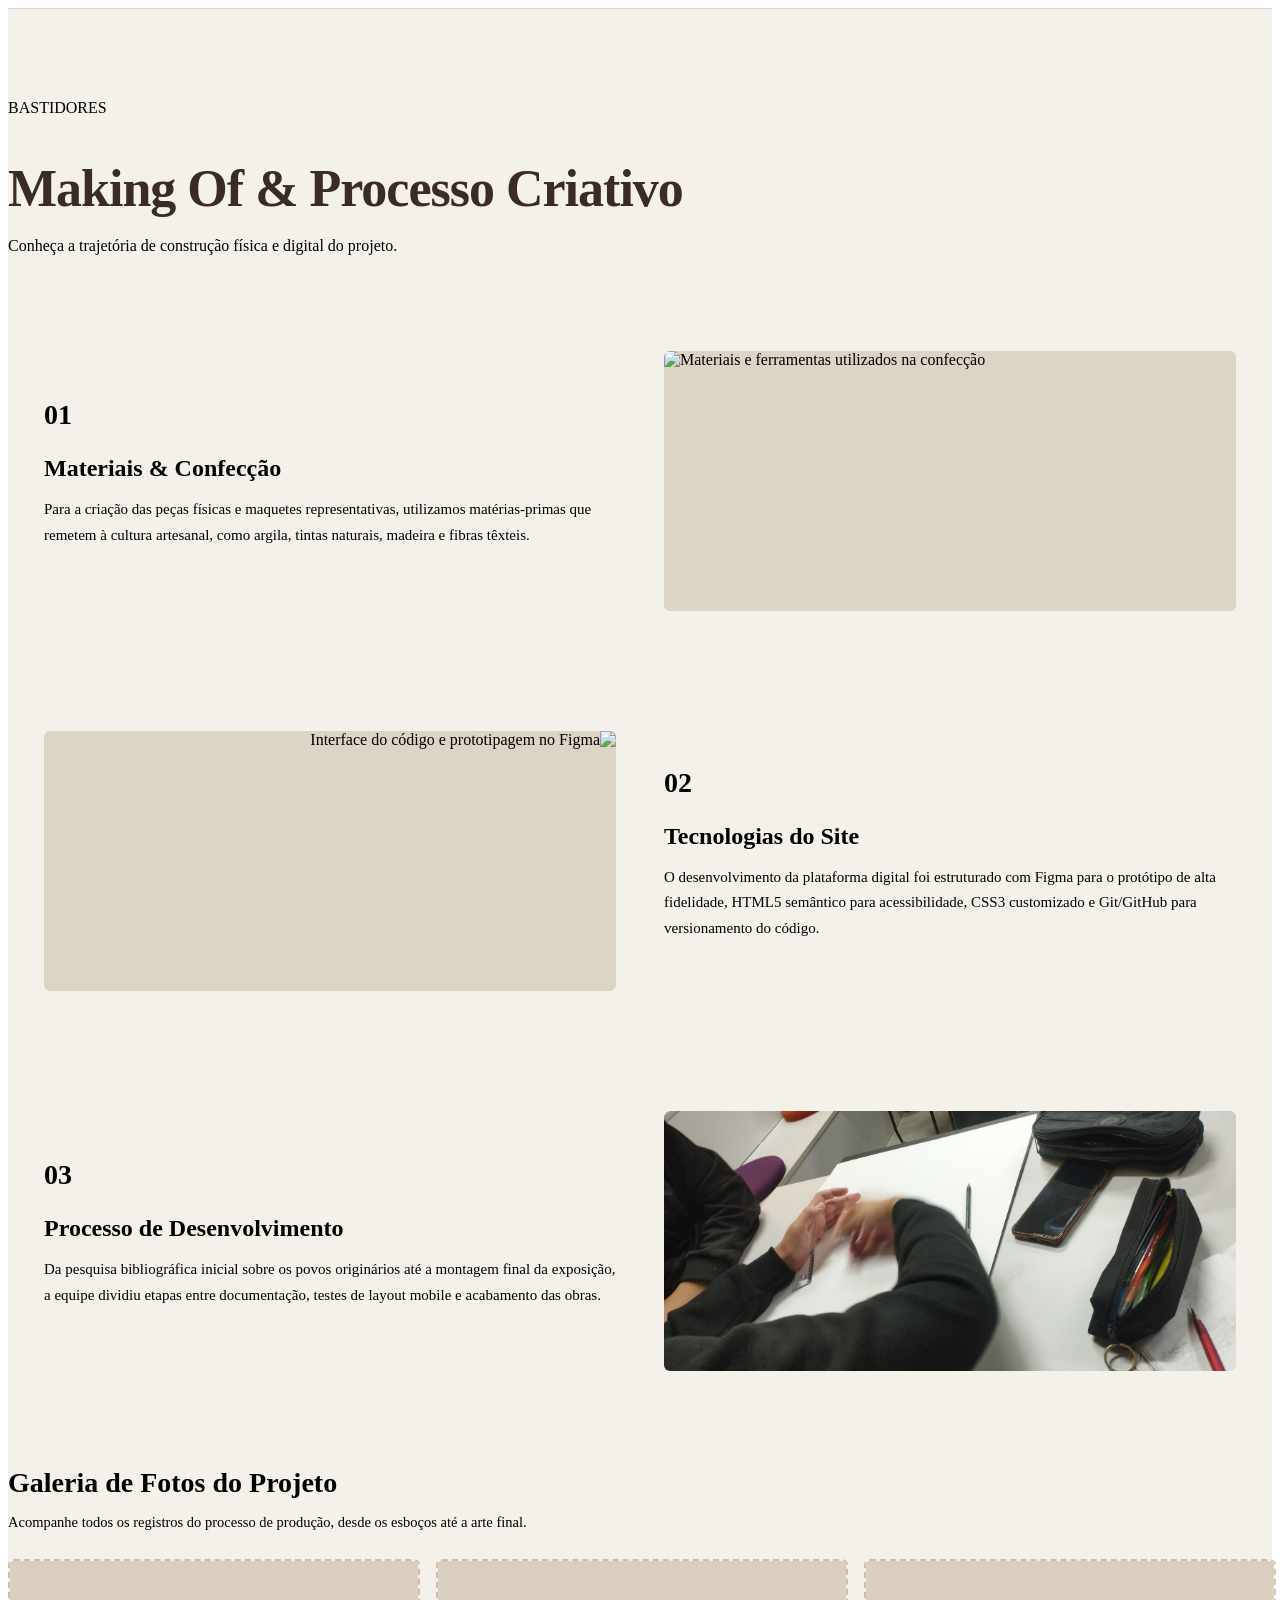
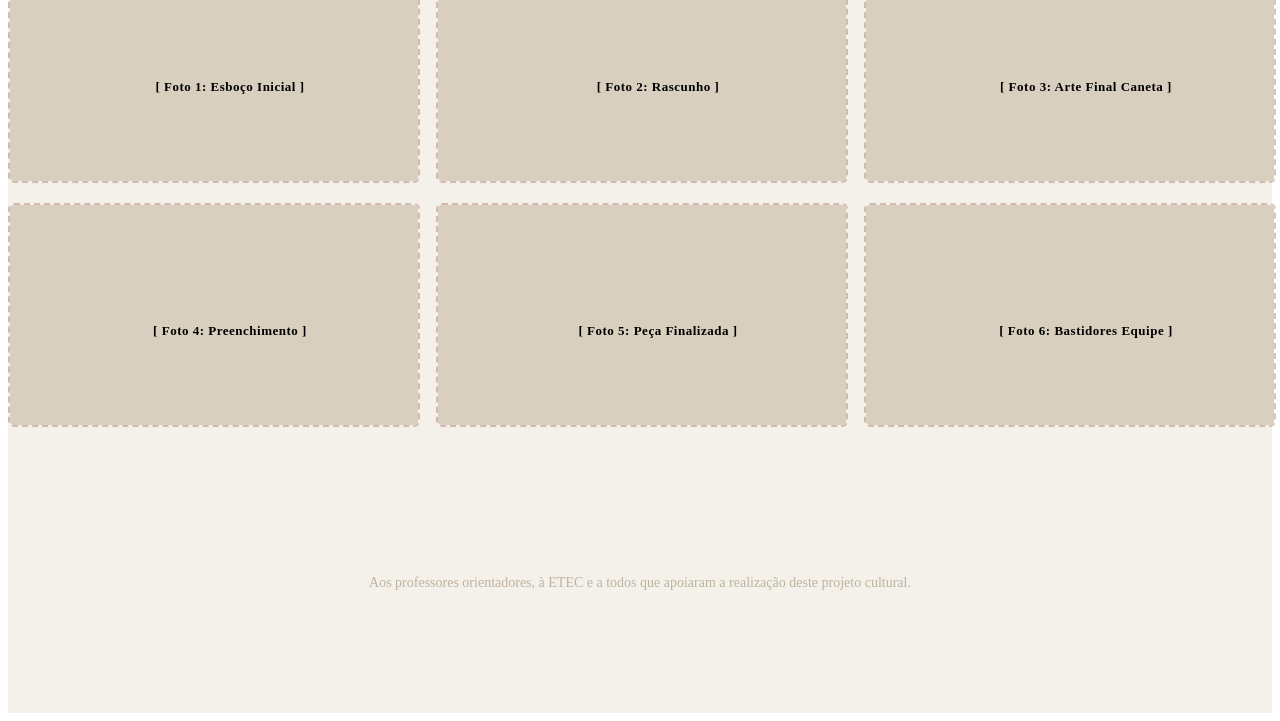
==== making-off.html @ acb81d49 "Update making-off.html" ====
<!DOCTYPE html>
<html lang="en">
<head>
    <meta charset="UTF-8">
    <meta name="viewport" content="width=device-width, initial-scale=1.0">
    <link rel="stylesheet" href="makingoff.css">
    <title>Document</title>
</head>
<body>
    <section class="making-of-section">
    <div class="container">
        
      <header class="section-header">
    <span class="eyebrow"><span class="dash"></span> BASTIDORES <span class="dash"></span></span>
    <h2>Making Of & Processo Criativo</h2>
    <p class="lead">Conheça a trajetória de construção física e digital do projeto.</p>
</header>

        <div class="making-grid">
            
            <!-- Tópico 1: Materiais Físicos -->
            <article class="making-card">
                <div class="card-content">
                    <span class="step-number">01</span>
                    <h3>Materiais & Confecção</h3>
                    <p>
                        Para a criação das peças físicas e maquetes representativas, utilizamos matérias-primas 
                        que remetem à cultura artesanal, como argila, tintas naturais, madeira e fibras têxteis.
                    </p>
                </div>
                <div class="card-media">
                    <img src="img/making-materiais.jpg" alt="Materiais e ferramentas utilizados na confecção">
                </div>
            </article>

            <!-- Tópico 2: Tecnologias Digitais -->
            <article class="making-card reverse">
                <div class="card-content">
                    <span class="step-number">02</span>
                    <h3>Tecnologias do Site</h3>
                    <p>
                        O desenvolvimento da plataforma digital foi estruturado com Figma para o protótipo de alta fidelidade, 
                        HTML5 semântico para acessibilidade, CSS3 customizado e Git/GitHub para versionamento do código.
                    </p>
                </div>
                <div class="card-media">
                    <img src="img/making-tech.jpg" alt="Interface do código e prototipagem no Figma">
                </div>
            </article>

            <!-- Tópico 3: Processo de Desenvolvimento -->
            <article class="making-card">
                <div class="card-content">
                    <span class="step-number">03</span>
                    <h3>Processo de Desenvolvimento</h3>
                    <p>
                        Da pesquisa bibliográfica inicial sobre os povos originários até a montagem final da exposição, 
                        a equipe dividiu etapas entre documentação, testes de layout mobile e acabamento das obras.
                    </p>
                </div>
                <div class="card-media">
                    <img src="imagens/equipe-estudando-bancada.jpg.jpeg" alt="Equipe trabalhando no desenvolvimento">
                </div>
            </article>

        </div>
        <!-- GALERIA COMPLETA DE FOTOS DO PROJETO -->
<section class="gallery-making-of">
    <div class="gallery-header">
        <h3>Galeria de Fotos do Projeto</h3>
        <p>Acompanhe todos os registros do processo de produção, desde os esboços até a arte final.</p>
    </div>

    <div class="photo-grid">
        <!-- Foto 1 -->
        <div class="photo-placeholder">
            <img src="img/making-of-passo-01-regua.jpg" alt="Foto 1 do projeto" onerror="this.style.display='none'; this.nextElementSibling.style.display='flex';">
            <div class="placeholder-box">
                <span>[ Foto 1: Esboço Inicial ]</span>
            </div>
        </div>

        <!-- Foto 2 -->
        <div class="photo-placeholder">
            <img src="img/making-of-passo-02-rascunho.jpg" alt="Foto 2 do projeto" onerror="this.style.display='none'; this.nextElementSibling.style.display='flex';">
            <div class="placeholder-box">
                <span>[ Foto 2: Rascunho ]</span>
            </div>
        </div>

        <!-- Foto 3 -->
        <div class="photo-placeholder">
            <img src="img/making-of-passo-03-caneta.jpg" alt="Foto 3 do projeto" onerror="this.style.display='none'; this.nextElementSibling.style.display='flex';">
            <div class="placeholder-box">
                <span>[ Foto 3: Arte Final Caneta ]</span>
            </div>
        </div>

        <!-- Foto 4 -->
        <div class="photo-placeholder">
            <img src="img/making-of-passo-04-preenchimento.jpg" alt="Foto 4 do projeto" onerror="this.style.display='none'; this.nextElementSibling.style.display='flex';">
            <div class="placeholder-box">
                <span>[ Foto 4: Preenchimento ]</span>
            </div>
        </div>

        <!-- Foto 5 -->
        <div class="photo-placeholder">
            <img src="img/making-of-passo-05-final.jpg" alt="Foto 5 do projeto" onerror="this.style.display='none'; this.nextElementSibling.style.display='flex';">
            <div class="placeholder-box">
                <span>[ Foto 5: Peça Finalizada ]</span>
            </div>
        </div>

        <!-- Foto 6 -->
        <div class="photo-placeholder">
            <img src="img/equipe-estudando-bancada.jpg" alt="Foto 6 do projeto" onerror="this.style.display='none'; this.nextElementSibling.style.display='flex';">
            <div class="placeholder-box">
                <span>[ Foto 6: Bastidores Equipe ]</span>
            </div>
        </div>
    </div>
</section>
        <!-- Bloco de Agradecimentos Harmônico -->
        <div class="thanks-box">
            <h3>Agradecimentos</h3>
            <p>Aos professores orientadores, à ETEC e a todos que apoiaram a realização deste projeto cultural.</p>
        </div>

    </div>
</section>
</body>
</html>
---- makingoff.css ----
.making-of-section {
    padding: 90px 0;
    background-color: #F4F1EA; /* Força o fundo creme ignorando variáveis falhadas */
    border-top: 1px solid #dcd4c5;
}

.section-header {
    margin-bottom: 60px;
    text-align: left;
}

.section-header h2 {
    font-family: serif;
    font-size: 52px;
    font-weight: 700;
    color: #3A2B24; /* Força o marrom escuro no título para dar contraste */
    margin-bottom: 20px;
    line-height: 1.1;
    letter-spacing: -1px;
}


.section-header .lead {
    font-size: 16px;
    color: var(--ink-soft);
    margin-top: 8px;
}

/* Grid e Cards */
.making-grid {
    display: flex;
    flex-direction: column;
    gap: 48px;
}

.making-card {
    display: grid;
    grid-template-columns: 1fr 1fr;
    gap: 48px;
    align-items: center;
    background: var(--cream-2);
    border-radius: 8px;
    padding: 36px;
    border: 1px solid var(--line);
}

.making-card.reverse {
    direction: rtl;
}

.making-card.reverse .card-content {
    direction: ltr;
}

.step-number {
    font-family: var(--serif);
    font-size: 28px;
    font-weight: 700;
    color: var(--terracotta);
    display: block;
    margin-bottom: 8px;
}

.card-content h3 {
    font-family: var(--serif);
    font-size: 24px;
    color: var(--brown-dark);
    margin-bottom: 12px;
}

.card-content p {
    font-size: 15px;
    color: var(--ink-soft);
    line-height: 1.7;
}

.card-media {
    border-radius: 6px;
    overflow: hidden;
    height: 260px;
    background: #dcd4c5;
}

.card-media img {
    width: 100%;
    height: 100%;
    object-fit: cover;
}

/* Agradecimentos Integrados */
.thanks-box {
    margin-top: 60px;
    padding: 32px;
    background: var(--brown-dark);
    color: #F4F1EA;
    border-radius: 8px;
    text-align: center;
}

.thanks-box h3 {
    font-family: var(--serif);
    font-size: 22px;
    color: var(--terracotta-soft);
    margin-bottom: 8px;
}

.thanks-box p {
    font-size: 14px;
    color: #bfb2a0;
    max-width: 600px;
    margin: 0 auto;
}

/* ---------- RESPONSIVIDADE MOBILE ---------- */
@media (max-width: 768px) {
    .making-card, 
    .making-card.reverse {
        grid-template-columns: 1fr;
        direction: ltr;
        padding: 24px;
        gap: 24px;
    }

    .section-header h2 {
        font-size: 30px;
    }

    .card-media {
        height: 200px;
    }
}
/* ---------- GALERIA DE FOTOS DO MAKING OF ---------- */
.gallery-making-of {
    margin-top: 60px;
    margin-bottom: 60px;
}

.gallery-header {
    margin-bottom: 28px;
    text-align: left;
}

.gallery-header h3 {
    font-family: var(--serif);
    font-size: 28px;
    color: var(--brown-dark);
    margin-bottom: 6px;
}

.gallery-header p {
    font-size: 14.5px;
    color: var(--ink-soft);
}

/* Grid das Fotos */
.photo-grid {
    display: grid;
    grid-template-columns: repeat(3, 1fr);
    gap: 20px;
}

/* Box com Fundo Indicativo de Imagem */
.photo-placeholder {
    position: relative;
    width: 100%;
    height: 220px;
    border-radius: 6px;
    overflow: hidden;
    background-color: var(--cream-2);
    border: 2px dashed rgba(140, 58, 39, 0.3); /* Borda pontilhada Terracota */
}

.photo-placeholder img {
    width: 100%;
    height: 100%;
    object-fit: cover;
    display: block;
}

/* Fundo Visível quando a imagem não carrega/ainda não existe */
.placeholder-box {
    display: none; /* Ativado via JS onerror no HTML caso a imagem falhe */
    position: absolute;
    top: 0;
    left: 0;
    width: 100%;
    height: 100%;
    background-color: #d8cfbe;
    align-items: center;
    justify-content: center;
    padding: 16px;
    text-align: center;
}

.placeholder-box span {
    font-size: 13px;
    font-weight: 600;
    color: var(--terracotta);
    letter-spacing: 0.5px;
}

/* Adjusts Responsivos para Telas Menores */
@media (max-width: 768px) {
    .photo-grid {
        grid-template-columns: 1fr; /* Coluna única no celular */
        gap: 16px;
    }

    .photo-placeholder {
        height: 200px;
    }
}
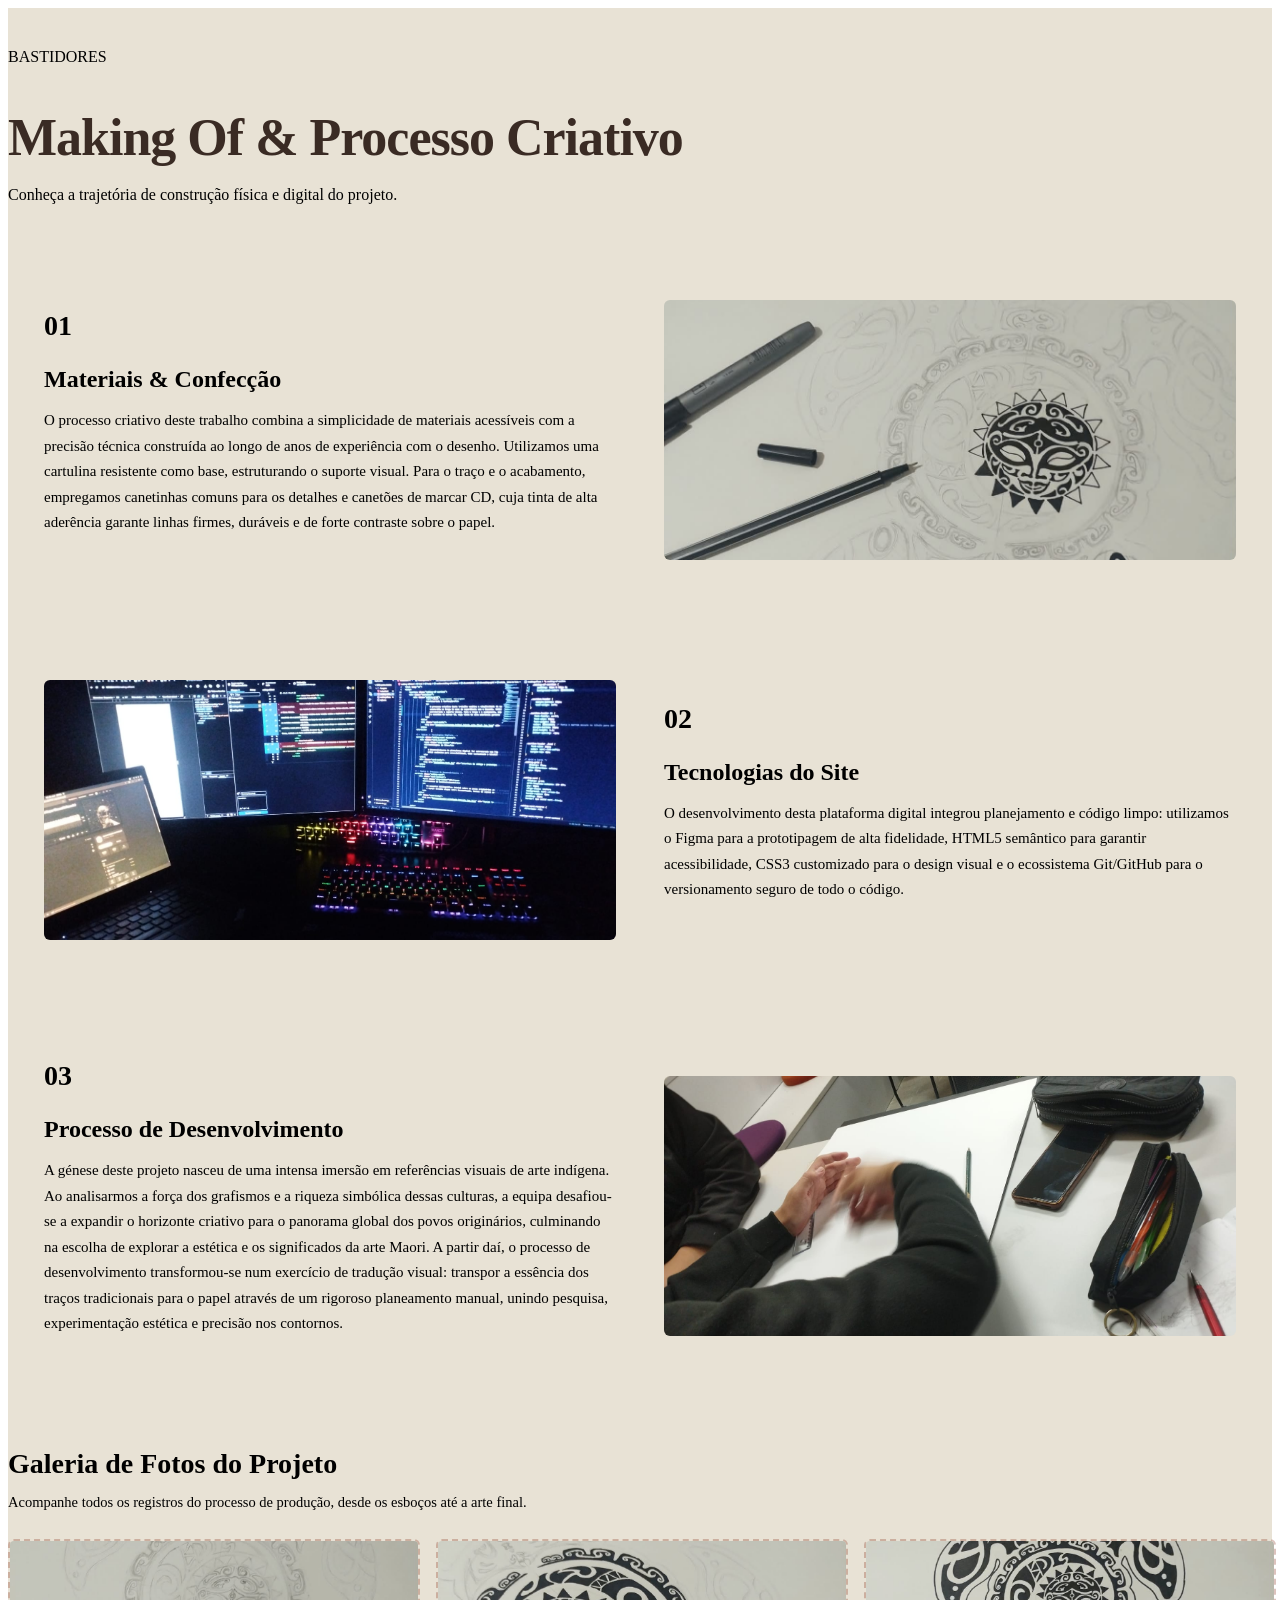
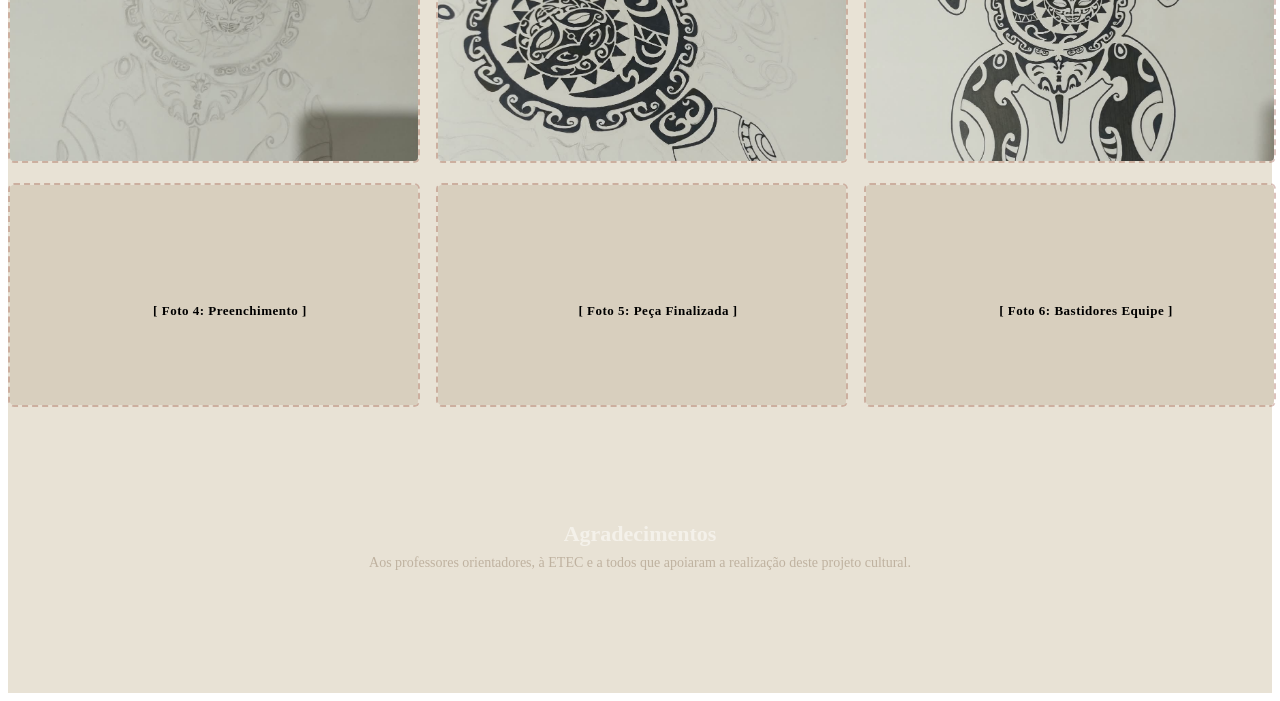
==== commit 831656bf: "Atualizar página de bastidores A página inicial agora direciona para a página de bastidores, e o mak" ====
--- a/making-off.html
+++ b/making-off.html
@@ -4,17 +4,17 @@
     <meta charset="UTF-8">
     <meta name="viewport" content="width=device-width, initial-scale=1.0">
     <link rel="stylesheet" href="makingoff.css">
-    <title>Document</title>
+    <title>Bastidores</title>
 </head>
 <body>
     <section class="making-of-section">
     <div class="container">
         
-      <header class="section-header">
-    <span class="eyebrow"><span class="dash"></span> BASTIDORES <span class="dash"></span></span>
-    <h2>Making Of & Processo Criativo</h2>
-    <p class="lead">Conheça a trajetória de construção física e digital do projeto.</p>
-</header>
+        <header class="section-header">
+            <span class="eyebrow"><span class="dash"></span> BASTIDORES <span class="dash"></span></span>
+            <h2>Making Of & Processo Criativo</h2>
+            <p class="lead">Conheça a trajetória de construção física e digital do projeto.</p>
+        </header>
 
         <div class="making-grid">
             
@@ -24,12 +24,14 @@
                     <span class="step-number">01</span>
                     <h3>Materiais & Confecção</h3>
                     <p>
-                        Para a criação das peças físicas e maquetes representativas, utilizamos matérias-primas 
-                        que remetem à cultura artesanal, como argila, tintas naturais, madeira e fibras têxteis.
+                        O processo criativo deste trabalho combina a simplicidade de materiais acessíveis com a precisão técnica 
+                        construída ao longo de anos de experiência com o desenho. Utilizamos uma cartulina resistente como base, 
+                        estruturando o suporte visual. Para o traço e o acabamento, empregamos canetinhas comuns para os detalhes
+                         e canetões de marcar CD, cuja tinta de alta aderência garante linhas firmes, duráveis e de forte contraste sobre o papel.
                     </p>
                 </div>
                 <div class="card-media">
-                    <img src="img/making-materiais.jpg" alt="Materiais e ferramentas utilizados na confecção">
+                    <img src="imagens/tartaruga-tribal-inicio-arte-final.jpg.jpeg" alt="Materiais e ferramentas utilizados na confecção">
                 </div>
             </article>
 
@@ -39,12 +41,13 @@
                     <span class="step-number">02</span>
                     <h3>Tecnologias do Site</h3>
                     <p>
-                        O desenvolvimento da plataforma digital foi estruturado com Figma para o protótipo de alta fidelidade, 
-                        HTML5 semântico para acessibilidade, CSS3 customizado e Git/GitHub para versionamento do código.
+                     O desenvolvimento desta plataforma digital integrou planejamento e código limpo: utilizamos o Figma para a prototipagem de alta fidelidade,
+                      HTML5 semântico para garantir acessibilidade, CSS3 customizado para o design visual e o ecossistema Git/GitHub para o versionamento seguro
+                       de todo o código.
                     </p>
                 </div>
                 <div class="card-media">
-                    <img src="img/making-tech.jpg" alt="Interface do código e prototipagem no Figma">
+                    <img src="imagens/imagen das tecnologias.jpeg" alt="Interface do código e prototipagem no Figma">
                 </div>
             </article>
 
@@ -54,8 +57,11 @@
                     <span class="step-number">03</span>
                     <h3>Processo de Desenvolvimento</h3>
                     <p>
-                        Da pesquisa bibliográfica inicial sobre os povos originários até a montagem final da exposição, 
-                        a equipe dividiu etapas entre documentação, testes de layout mobile e acabamento das obras.
+                       A génese deste projeto nasceu de uma intensa imersão em referências visuais de arte indígena. Ao analisarmos a força dos grafismos e a 
+                       riqueza simbólica dessas culturas, a equipa desafiou-se a expandir o horizonte criativo para o panorama global dos povos originários, culminando 
+                       na escolha de explorar a estética e os significados da arte Maori. A partir daí, o processo de desenvolvimento transformou-se num exercício de tradução
+                        visual: transpor a essência dos traços tradicionais para o papel através de um rigoroso planeamento manual, unindo pesquisa, experimentação estética e 
+                        precisão nos contornos.
                     </p>
                 </div>
                 <div class="card-media">
@@ -74,7 +80,7 @@
     <div class="photo-grid">
         <!-- Foto 1 -->
         <div class="photo-placeholder">
-            <img src="img/making-of-passo-01-regua.jpg" alt="Foto 1 do projeto" onerror="this.style.display='none'; this.nextElementSibling.style.display='flex';">
+            <img src="imagens/tartaruga-tribal-rascunho-lapis.jpg.jpeg" alt="Foto 1 do projeto" onerror="this.style.display='none'; this.nextElementSibling.style.display='flex';">
             <div class="placeholder-box">
                 <span>[ Foto 1: Esboço Inicial ]</span>
             </div>
@@ -82,7 +88,7 @@
 
         <!-- Foto 2 -->
         <div class="photo-placeholder">
-            <img src="img/making-of-passo-02-rascunho.jpg" alt="Foto 2 do projeto" onerror="this.style.display='none'; this.nextElementSibling.style.display='flex';">
+            <img src="imagens/tartaruga-tribal-preenchimento.jpg.jpeg" alt="Foto 2 do projeto" onerror="this.style.display='none'; this.nextElementSibling.style.display='flex';">
             <div class="placeholder-box">
                 <span>[ Foto 2: Rascunho ]</span>
             </div>
@@ -90,7 +96,7 @@
 
         <!-- Foto 3 -->
         <div class="photo-placeholder">
-            <img src="img/making-of-passo-03-caneta.jpg" alt="Foto 3 do projeto" onerror="this.style.display='none'; this.nextElementSibling.style.display='flex';">
+            <img src="imagens/tartaruga-tribal-arte-finalizada.jpg.jpeg" alt="Foto 3 do projeto" onerror="this.style.display='none'; this.nextElementSibling.style.display='flex';">
             <div class="placeholder-box">
                 <span>[ Foto 3: Arte Final Caneta ]</span>
             </div>
--- a/makingoff.css
+++ b/makingoff.css
@@ -1,7 +1,10 @@
+:root{
+
+}
+
 .making-of-section {
-    padding: 90px 0;
-    background-color: #F4F1EA; /* Força o fundo creme ignorando variáveis falhadas */
-    border-top: 1px solid #dcd4c5;
+    padding: 40px 0 90px 0; 
+    background-color: #E8E2D5;
 }
 
 .section-header {
@@ -130,6 +133,7 @@
     }
 }
 /* ---------- GALERIA DE FOTOS DO MAKING OF ---------- */
+
 .gallery-making-of {
     margin-top: 60px;
     margin-bottom: 60px;
@@ -150,6 +154,13 @@
 .gallery-header p {
     font-size: 14.5px;
     color: var(--ink-soft);
+}
+
+.container-imagem img {
+    max-width: 100%; /* A imagem nunca será maior que o ecrã/caixa onde está */
+    height: auto;    /* A altura ajusta-se automaticamente para manter a proporção */
+    display: block;  /* Remove espaços estranhos abaixo da imagem */
+    margin-bottom: 20px; /* Espaçamento entre as imagens */
 }
 
 /* Grid das Fotos */
@@ -158,6 +169,7 @@
     grid-template-columns: repeat(3, 1fr);
     gap: 20px;
 }
+
 
 /* Box com Fundo Indicativo de Imagem */
 .photo-placeholder {
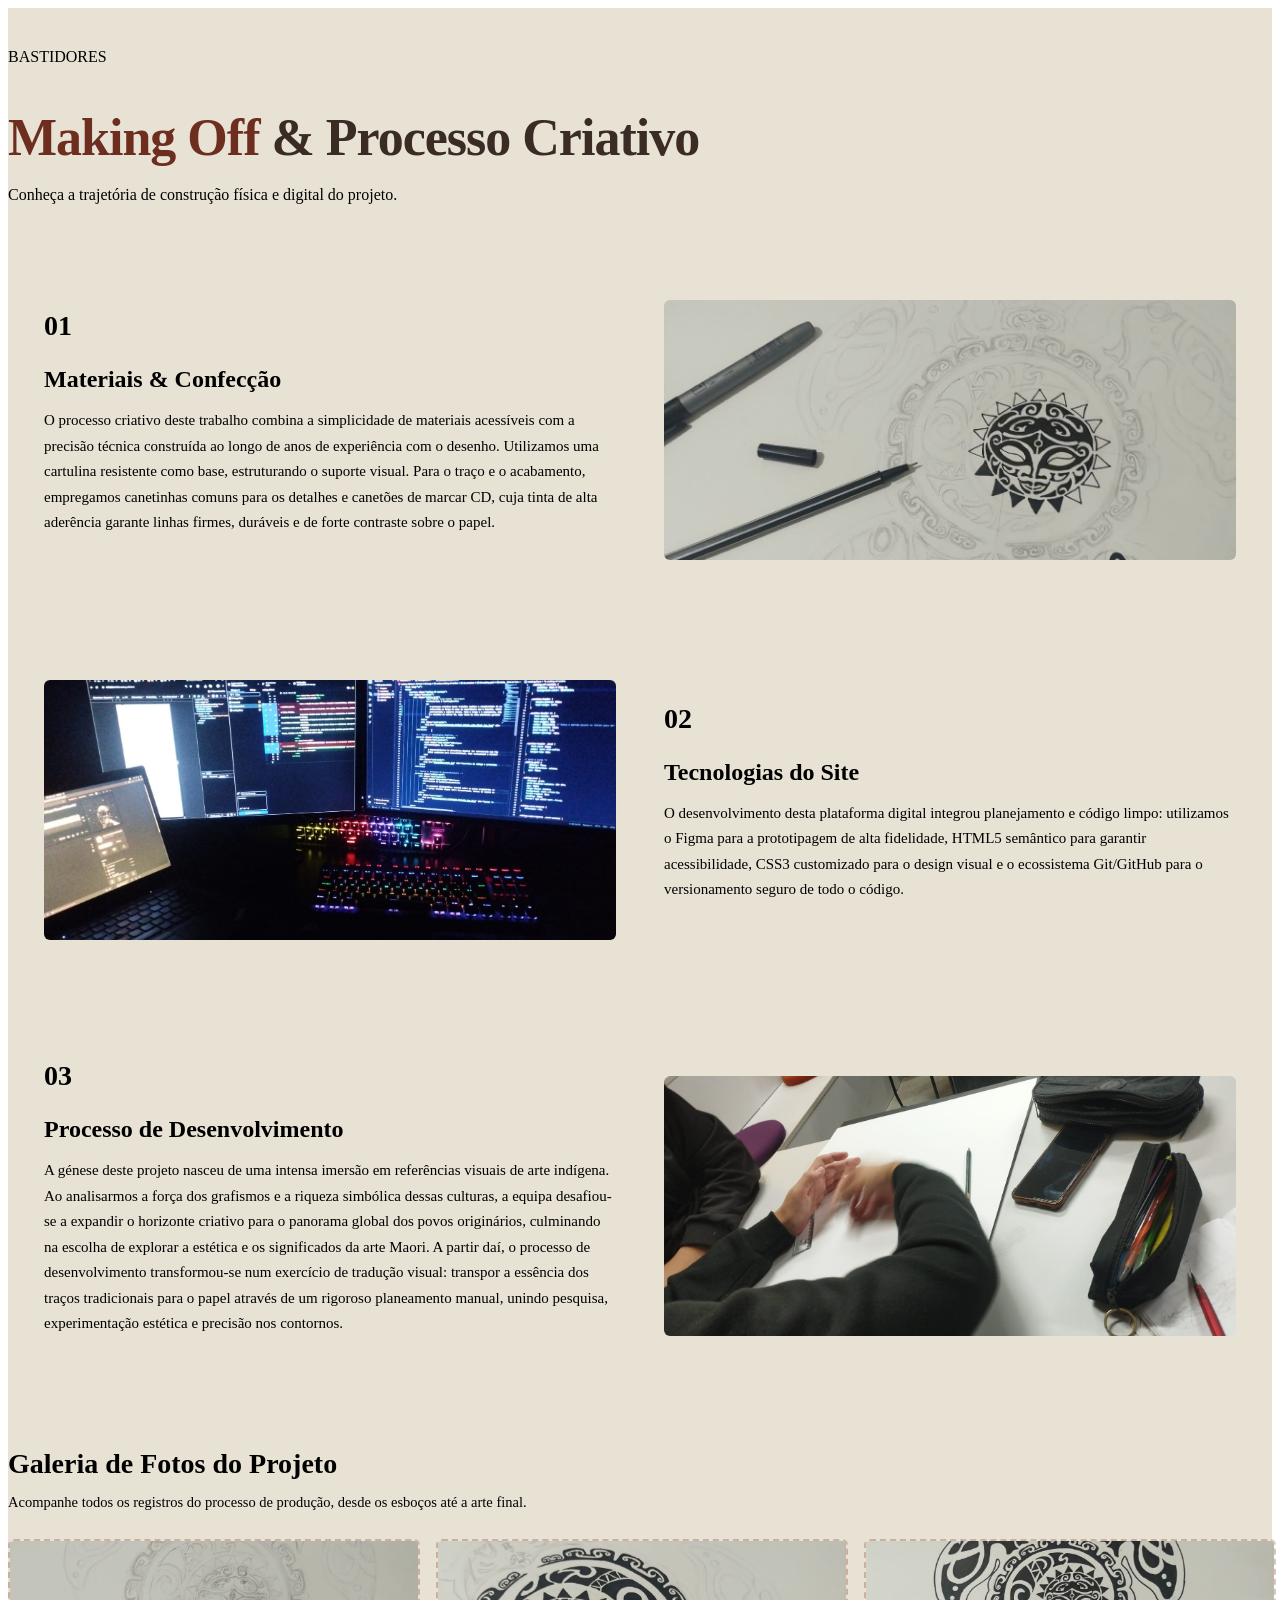
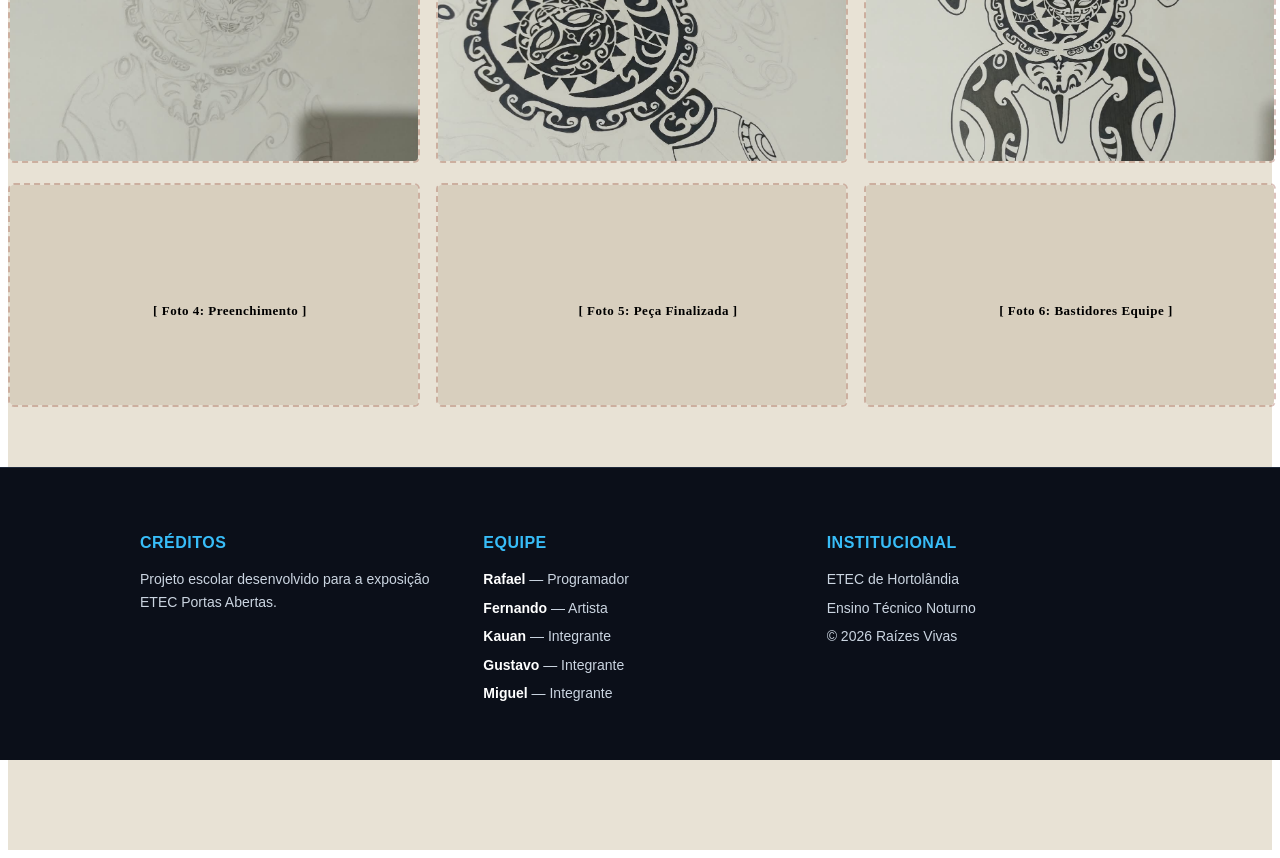
==== commit 517cab2f: "Atualiza hero e adiciona footer Ajusta a mensagem de abertura da landing page para incluir uma visão" ====
--- a/making-off.html
+++ b/making-off.html
@@ -12,7 +12,7 @@
         
         <header class="section-header">
             <span class="eyebrow"><span class="dash"></span> BASTIDORES <span class="dash"></span></span>
-            <h2>Making Of & Processo Criativo</h2>
+            <h2><span class="destaque">Making Off</span> & Processo Criativo</h2>
             <p class="lead">Conheça a trajetória de construção física e digital do projeto.</p>
         </header>
 
@@ -127,13 +127,37 @@
         </div>
     </div>
 </section>
-        <!-- Bloco de Agradecimentos Harmônico -->
-        <div class="thanks-box">
-            <h3>Agradecimentos</h3>
-            <p>Aos professores orientadores, à ETEC e a todos que apoiaram a realização deste projeto cultural.</p>
+       
+
+<footer class="site-footer">
+    <div class="footer-container">
+        
+        <!-- Coluna 1: Créditos -->
+        <div class="footer-col">
+            <h3>Créditos</h3>
+            <p>Projeto escolar desenvolvido para a exposição ETEC Portas Abertas.</p>
+        </div>
+
+        <!-- Coluna 2: Integrantes -->
+        <div class="footer-col">
+            <h3>Equipe</h3>
+            <p><strong>Rafael</strong> — Programador</p>
+            <p><strong>Fernando</strong> — Artista</p>
+            <p><strong>Kauan</strong> — Integrante</p>
+            <p><strong>Gustavo</strong> — Integrante</p>
+            <p><strong>Miguel</strong> — Integrante</p>
+        </div>
+
+        <!-- Coluna 3: Informações -->
+        <div class="footer-col">
+            <h3>Institucional</h3>
+            <p>ETEC de Hortolândia</p>
+            <p>Ensino Técnico Noturno</p>
+            <p>&copy; 2026 Raízes Vivas</p>
         </div>
 
     </div>
+</footer>
 </section>
 </body>
 </html>
--- a/makingoff.css
+++ b/makingoff.css
@@ -1,7 +1,3 @@
-:root{
-
-}
-
 .making-of-section {
     padding: 40px 0 90px 0; 
     background-color: #E8E2D5;
@@ -20,6 +16,10 @@
     margin-bottom: 20px;
     line-height: 1.1;
     letter-spacing: -1px;
+}
+
+.destaque{
+    color:#6d2d1f;
 }
 
 
@@ -221,4 +221,53 @@
     .photo-placeholder {
         height: 200px;
     }
+}
+
+.site-footer {
+    background-color: #0b0f19; /* Tom escuro idêntico ao modelo */
+    color: #94a3b8;            /* Cor de texto cinza claro */
+    width: 100vw;
+    position: relative;
+    left: 50%;
+    right: 50%;
+    margin-left: -50vw;
+    margin-right: -50vw;
+    padding: 50px 20px;
+    box-sizing: border-box;
+    font-family: sans-serif;
+    border-top: 1px solid #1e293b;
+}
+
+.footer-container {
+    max-width: 1000px;
+    margin: 0 auto;
+    display: flex;
+    justify-content: space-between;
+    flex-wrap: wrap;
+    gap: 30px;
+}
+
+.footer-col {
+    flex: 1;
+    min-width: 200px;
+}
+
+.footer-col h3 {
+    color: #38bdf8;            /* Cor de destaque nos títulos (verde/azulado como o exemplo) */
+    font-size: 16px;
+    font-weight: 600;
+    margin-bottom: 16px;
+    text-transform: uppercase;
+    letter-spacing: 0.5px;
+}
+
+.footer-col p {
+    font-size: 14px;
+    line-height: 1.6;
+    margin: 6px 0;
+    color: #cbd5e1;
+}
+
+.footer-col strong {
+    color: #ffffff;
 }
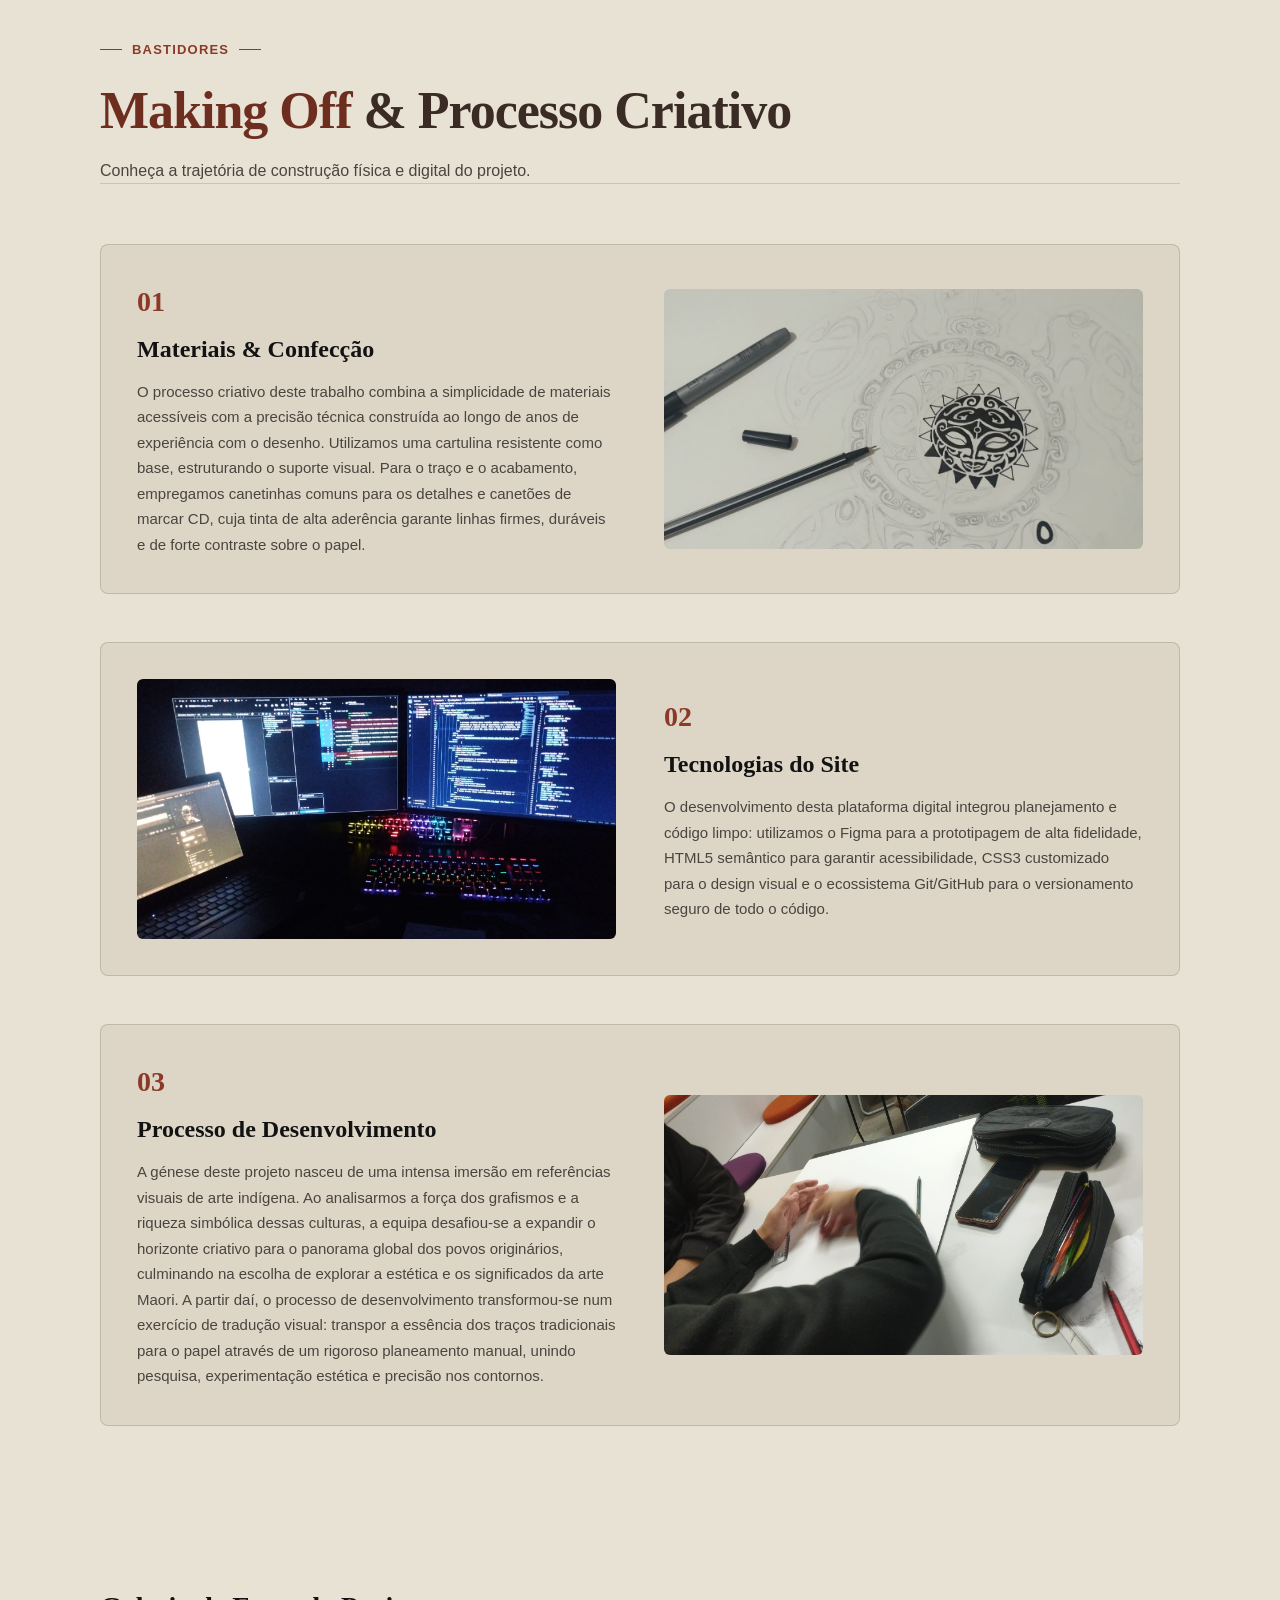
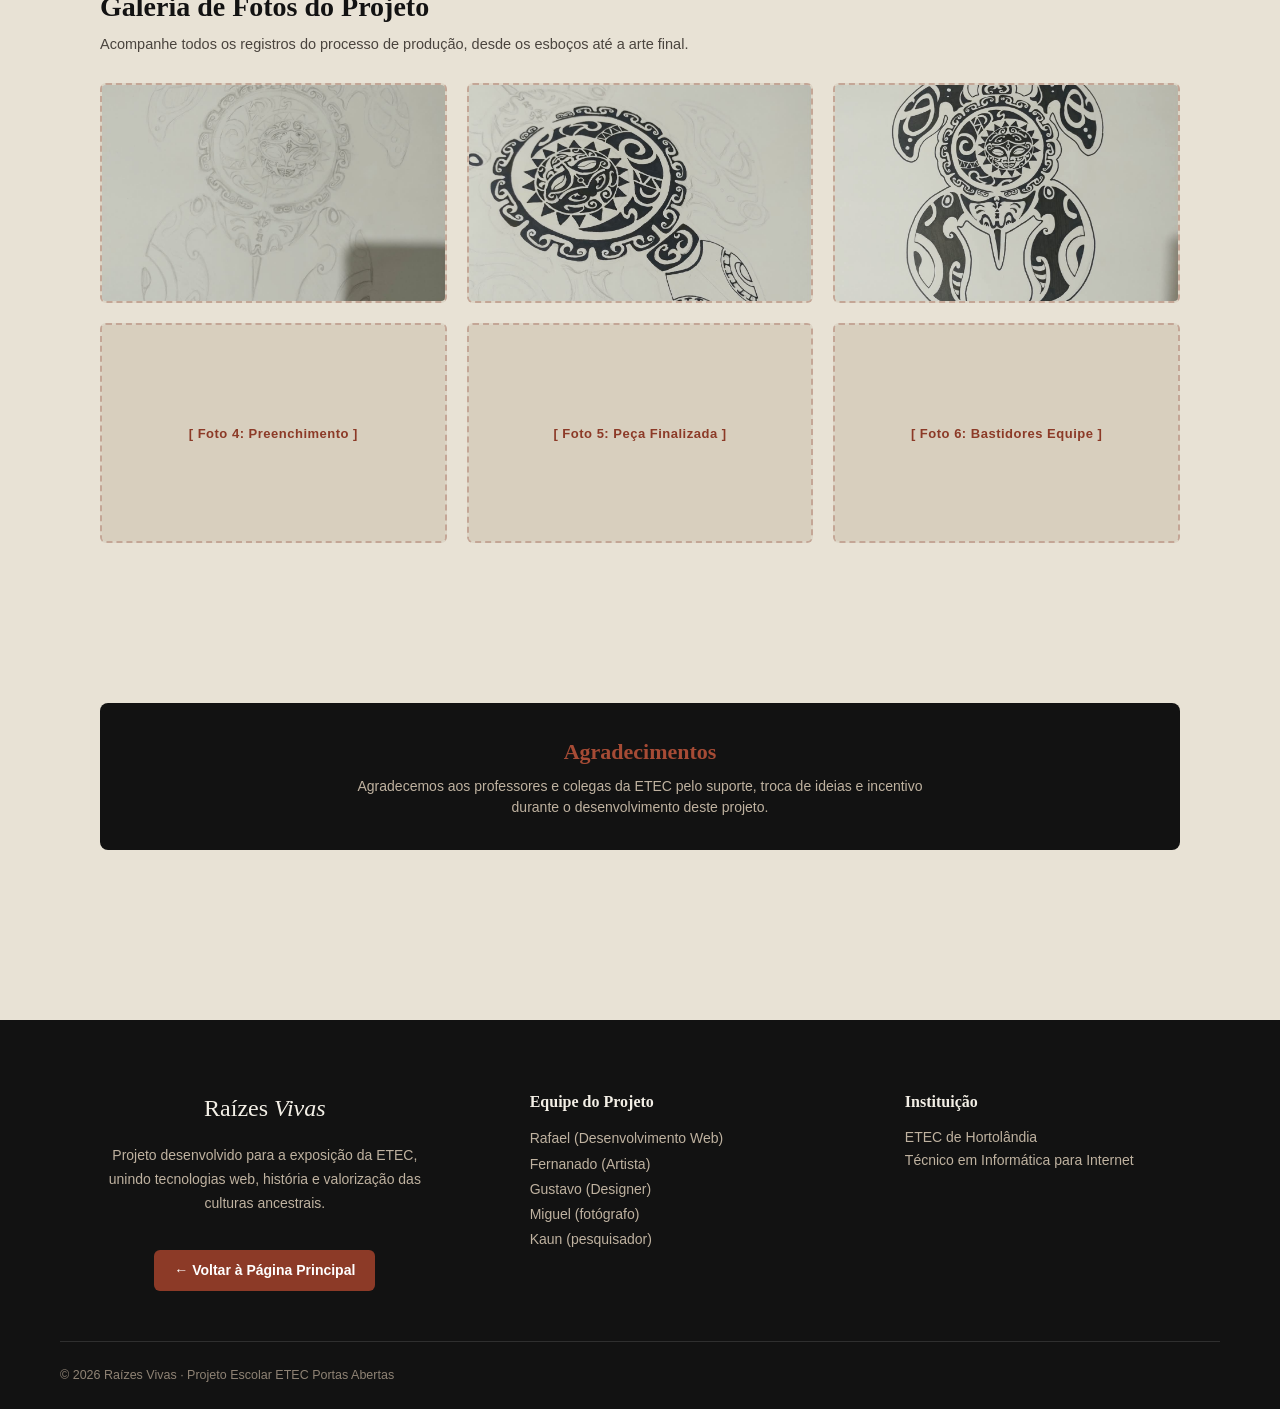
==== commit 7b30d8de: "Adicionamento do footer mudança de responsividade do footer, mudança de estilo e reponsividade" ====
--- a/making-off.html
+++ b/making-off.html
@@ -3,6 +3,7 @@
 <head>
     <meta charset="UTF-8">
     <meta name="viewport" content="width=device-width, initial-scale=1.0">
+    <link rel="stylesheet" href="style.css">
     <link rel="stylesheet" href="makingoff.css">
     <title>Bastidores</title>
 </head>
@@ -70,94 +71,105 @@
             </article>
 
         </div>
-        <!-- GALERIA COMPLETA DE FOTOS DO PROJETO -->
-<section class="gallery-making-of">
-    <div class="gallery-header">
-        <h3>Galeria de Fotos do Projeto</h3>
-        <p>Acompanhe todos os registros do processo de produção, desde os esboços até a arte final.</p>
-    </div>
+<!-- GALERIA COMPLETA DE FOTOS DO PROJETO -->
+        <section class="gallery-making-of">
+            <div class="gallery-header">
+                <h3>Galeria de Fotos do Projeto</h3>
+                <p>Acompanhe todos os registros do processo de produção, desde os esboços até a arte final.</p>
+            </div>
 
-    <div class="photo-grid">
-        <!-- Foto 1 -->
-        <div class="photo-placeholder">
-            <img src="imagens/tartaruga-tribal-rascunho-lapis.jpg.jpeg" alt="Foto 1 do projeto" onerror="this.style.display='none'; this.nextElementSibling.style.display='flex';">
-            <div class="placeholder-box">
-                <span>[ Foto 1: Esboço Inicial ]</span>
+            <div class="photo-grid">
+                <!-- Foto 1 -->
+                <div class="photo-placeholder">
+                    <img src="imagens/tartaruga-tribal-rascunho-lapis.jpg.jpeg" alt="Foto 1 do projeto" onerror="this.style.display='none'; this.nextElementSibling.style.display='flex';">
+                    <div class="placeholder-box">
+                        <span>[ Foto 1: Esboço Inicial ]</span>
+                    </div>
+                </div>
+
+                <!-- Foto 2 -->
+                <div class="photo-placeholder">
+                    <img src="imagens/tartaruga-tribal-preenchimento.jpg.jpeg" alt="Foto 2 do projeto" onerror="this.style.display='none'; this.nextElementSibling.style.display='flex';">
+                    <div class="placeholder-box">
+                        <span>[ Foto 2: Rascunho ]</span>
+                    </div>
+                </div>
+
+                <!-- Foto 3 -->
+                <div class="photo-placeholder">
+                    <img src="imagens/tartaruga-tribal-arte-finalizada.jpg.jpeg" alt="Foto 3 do projeto" onerror="this.style.display='none'; this.nextElementSibling.style.display='flex';">
+                    <div class="placeholder-box">
+                        <span>[ Foto 3: Arte Final Caneta ]</span>
+                    </div>
+                </div>
+
+                <!-- Foto 4 -->
+                <div class="photo-placeholder">
+                    <img src="img/making-of-passo-04-preenchimento.jpg" alt="Foto 4 do projeto" onerror="this.style.display='none'; this.nextElementSibling.style.display='flex';">
+                    <div class="placeholder-box">
+                        <span>[ Foto 4: Preenchimento ]</span>
+                    </div>
+                </div>
+
+                <!-- Foto 5 -->
+                <div class="photo-placeholder">
+                    <img src="img/making-of-passo-05-final.jpg" alt="Foto 5 do projeto" onerror="this.style.display='none'; this.nextElementSibling.style.display='flex';">
+                    <div class="placeholder-box">
+                        <span>[ Foto 5: Peça Finalizada ]</span>
+                    </div>
+                </div>
+
+                <!-- Foto 6 -->
+                <div class="photo-placeholder">
+                    <img src="img/equipe-estudando-bancada.jpg" alt="Foto 6 do projeto" onerror="this.style.display='none'; this.nextElementSibling.style.display='flex';">
+                    <div class="placeholder-box">
+                        <span>[ Foto 6: Bastidores Equipe ]</span>
+                    </div>
+                </div>
             </div>
+        </section> <!-- FIM DA SECÇÃO DA GALERIA -->
+
+    
+
+        <!-- Bloco de Agradecimentos contido na largura correta -->
+        <div class="thanks-box">
+            <h3>Agradecimentos</h3>
+            <p>Agradecemos aos professores e colegas da ETEC pelo suporte, troca de ideias e incentivo durante o desenvolvimento deste projeto.</p>
         </div>
 
-        <!-- Foto 2 -->
-        <div class="photo-placeholder">
-            <img src="imagens/tartaruga-tribal-preenchimento.jpg.jpeg" alt="Foto 2 do projeto" onerror="this.style.display='none'; this.nextElementSibling.style.display='flex';">
-            <div class="placeholder-box">
-                <span>[ Foto 2: Rascunho ]</span>
-            </div>
+    </div> <!-- Fecha a .container aqui -->
+</section> <!-- Fecha a .making-of-section aqui -->
+
+<footer>
+    <div class="footer-grid">
+        <div>
+            <div class="footer-logo">Raízes <em>Vivas</em></div>
+            <p class="footer-desc">Projeto desenvolvido para a exposição da ETEC, unindo tecnologias web, história e valorização das culturas ancestrais.</p>
+            <a href="index.html" class="btn-makingoff">&larr; Voltar à Página Principal</a>
         </div>
+        <div>
+            <h4 style="color: #f3efe6; font-family: var(--serif); margin-bottom: 12px; font-size: 16px;">Equipe do Projeto</h4>
+            <ul style="list-style: none; color: #bfb2a0; font-size: 14px; line-height: 1.8;">
+                <li>Rafael (Desenvolvimento Web)</li>
+                <li>Fernanado (Artista)</li>
+                <li>Gustavo (Designer)</li>
+                <li>Miguel (fotógrafo)</li>
+                <li>Kaun (pesquisador)</li>
 
-        <!-- Foto 3 -->
-        <div class="photo-placeholder">
-            <img src="imagens/tartaruga-tribal-arte-finalizada.jpg.jpeg" alt="Foto 3 do projeto" onerror="this.style.display='none'; this.nextElementSibling.style.display='flex';">
-            <div class="placeholder-box">
-                <span>[ Foto 3: Arte Final Caneta ]</span>
-            </div>
+                <!-- Adiciona os outros integrantes se necessário -->
+            </ul>
         </div>
-
-        <!-- Foto 4 -->
-        <div class="photo-placeholder">
-            <img src="img/making-of-passo-04-preenchimento.jpg" alt="Foto 4 do projeto" onerror="this.style.display='none'; this.nextElementSibling.style.display='flex';">
-            <div class="placeholder-box">
-                <span>[ Foto 4: Preenchimento ]</span>
-            </div>
-        </div>
-
-        <!-- Foto 5 -->
-        <div class="photo-placeholder">
-            <img src="img/making-of-passo-05-final.jpg" alt="Foto 5 do projeto" onerror="this.style.display='none'; this.nextElementSibling.style.display='flex';">
-            <div class="placeholder-box">
-                <span>[ Foto 5: Peça Finalizada ]</span>
-            </div>
-        </div>
-
-        <!-- Foto 6 -->
-        <div class="photo-placeholder">
-            <img src="img/equipe-estudando-bancada.jpg" alt="Foto 6 do projeto" onerror="this.style.display='none'; this.nextElementSibling.style.display='flex';">
-            <div class="placeholder-box">
-                <span>[ Foto 6: Bastidores Equipe ]</span>
-            </div>
+        <div>
+            <h4 style="color: #f3efe6; font-family: var(--serif); margin-bottom: 12px; font-size: 16px;">Instituição</h4>
+            <p style="color: #bfb2a0; font-size: 14px; line-height: 1.6;">ETEC de Hortolândia<br>Técnico em Informática para Internet</p>
         </div>
     </div>
-</section>
-       
-
-<footer class="site-footer">
-    <div class="footer-container">
-        
-        <!-- Coluna 1: Créditos -->
-        <div class="footer-col">
-            <h3>Créditos</h3>
-            <p>Projeto escolar desenvolvido para a exposição ETEC Portas Abertas.</p>
-        </div>
-
-        <!-- Coluna 2: Integrantes -->
-        <div class="footer-col">
-            <h3>Equipe</h3>
-            <p><strong>Rafael</strong> — Programador</p>
-            <p><strong>Fernando</strong> — Artista</p>
-            <p><strong>Kauan</strong> — Integrante</p>
-            <p><strong>Gustavo</strong> — Integrante</p>
-            <p><strong>Miguel</strong> — Integrante</p>
-        </div>
-
-        <!-- Coluna 3: Informações -->
-        <div class="footer-col">
-            <h3>Institucional</h3>
-            <p>ETEC de Hortolândia</p>
-            <p>Ensino Técnico Noturno</p>
-            <p>&copy; 2026 Raízes Vivas</p>
-        </div>
-
+    <div class="footer-bottom">
+        <span>&copy; 2026 Raízes Vivas · Projeto Escolar ETEC Portas Abertas</span>
     </div>
 </footer>
-</section>
+
+</body>
+</html>
 </body>
 </html>
--- a/style.css
+++ b/style.css
@@ -0,0 +1,788 @@
+:root {
+    /* Fundo geral artesanal */
+    --cream: #E8E2D5;
+    --cream-2: #DDD6C7;
+    
+    /* Textos e Grafismos do tema claro */
+    --ink: #1A1A1A;
+    --ink-soft: #4A443E;
+    --brown-dark: #121212;
+    
+    /* Cores do Tema Escuro da Galeria */
+    --bg-dark: #121212;
+    --card-dark: #1E1E1E;
+    --text-dark-primary: #F4F1EA;
+    --text-dark-secondary: #B5AEA4;
+    
+    /* Destaques e Linhas */
+    --terracotta: #8C3A27;
+    --terracotta-soft: #A64B35;
+    --olive: #3D3228;
+    --line: rgba(26, 26, 26, 0.15);
+    --line-dark: rgba(244, 241, 234, 0.12);
+    
+    /* Tipografia */
+    --serif: "Playfair Display", Georgia, "Times New Roman", serif;
+    --sans: "Inter", "Helvetica Neue", Arial, sans-serif;
+}
+
+* {
+    box-sizing: border-box;
+    margin: 0;
+    padding: 0;
+}
+
+html {
+    scroll-behavior: smooth;
+}
+
+body {
+    font-family: var(--sans);
+    background: var(--cream);
+    color: var(--ink);
+    line-height: 1.5;
+    -webkit-font-smoothing: antialiased;
+}
+
+img {
+    display: block;
+    width: 100%;
+    height: auto;
+}
+
+a {
+    color: inherit;
+    text-decoration: none;
+}
+
+.container {
+    max-width: 1160px;
+    margin: 0 auto;
+    padding: 0 40px;
+}
+
+/* ---------- HEADER (DESKTOP) ---------- */
+header {
+    position: sticky;
+    top: 0;
+    z-index: 50;
+    background: var(--cream);
+    border-bottom: 1px solid var(--line);
+}
+
+.nav-wrap {
+    max-width: 1160px;
+    margin: 0 auto;
+    padding: 20px 40px;
+    display: flex;
+    align-items: center;
+    justify-content: space-between;
+}
+
+.logo {
+    font-family: var(--serif);
+    font-size: 30px;
+    color: var(--terracotta);
+    letter-spacing: 0.2px;
+}
+
+.logo em {
+    font-style: italic;
+    font-weight: 500;
+    color: var(--terracotta-soft);
+}
+
+nav.links {
+    display: flex;
+    gap: 36px;
+    font-size: 15px;
+    color: var(--terracotta-soft);
+}
+
+nav.links a {
+    transition: color .2s ease;
+}
+
+nav.links a:hover {
+    color: var(--terracotta);
+}
+
+.nav-right {
+    display: flex;
+    align-items: center;
+    gap: 32px;
+}
+
+.btn {
+    display: inline-block;
+    padding: 11px 22px;
+    border-radius: 8px;
+    font-size: 14px;
+    font-weight: 600;
+    cursor: pointer;
+    border: 1px solid transparent;
+}
+
+.btn-primary {
+    background: var(--olive);
+    color: #f3efe6;
+}
+
+.btn-primary:hover {
+    background: #3d4930;
+}
+
+/* ---------- HERO (DESKTOP) ---------- */
+.hero {
+    padding: 90px 0 70px;
+    background-image:
+        linear-gradient(var(--cream), var(--cream)),
+        repeating-linear-gradient(45deg, rgba(42, 33, 24, 0.035) 0, rgba(42, 33, 24, 0.035) 1px, transparent 1px, transparent 18px);
+}
+
+.hero-grid {
+    display: grid;
+    grid-template-columns: 1fr 1fr;
+    gap: 70px;
+    align-items: center;
+}
+
+.eyebrow {
+    display: flex;
+    align-items: center;
+    gap: 10px;
+    font-size: 13px;
+    font-weight: 600;
+    letter-spacing: 1.2px;
+    color: var(--terracotta);
+    margin-bottom: 22px;
+}
+
+.eyebrow .dash {
+    width: 22px;
+    height: 1px;
+    background: var(--terracotta);
+    display: inline-block;
+}
+
+.hero h1 {
+    font-family: var(--serif);
+    font-size: 58px;
+    line-height: 1.1;
+    color: var(--brown-dark);
+    font-weight: 500;
+    margin-bottom: 24px;
+    letter-spacing: -0.5px;
+}
+
+.hero p.lead {
+    font-size: 16.5px;
+    color: var(--ink-soft);
+    max-width: 480px;
+    margin-bottom: 34px;
+    line-height: 1.7;
+}
+
+.hero-cta {
+    display: flex;
+    align-items: center;
+    gap: 26px;
+    margin-bottom: 46px;
+}
+
+.btn-terracotta {
+    background: var(--terracotta);
+    color: #fff;
+    padding: 13px 26px;
+}
+
+.btn-terracotta:hover {
+    background: var(--terracotta-soft);
+}
+
+.link-underline {
+    font-size: 14.5px;
+    font-weight: 600;
+    color: var(--ink);
+    border-bottom: 1px solid var(--ink);
+    padding-bottom: 2px;
+    display: inline-flex;
+    align-items: center;
+    gap: 6px;
+}
+
+.stats {
+    display: flex;
+    gap: 48px;
+    padding-top: 30px;
+    border-top: 1px solid var(--line);
+    max-width: 520px;
+}
+
+.stat .num {
+    font-family: var(--serif);
+    font-size: 30px;
+    color: var(--brown-dark);
+    font-weight: 600;
+}
+
+.stat .label {
+    font-size: 13px;
+    color: var(--ink-soft);
+    margin-top: 2px;
+}
+
+.hero-image {
+    position: relative;
+    border-radius: 4px;
+    overflow: hidden;
+    background: #dcd4c5;
+}
+
+.hero-image img {
+    width: 100%;
+    height: 520px;
+    object-fit: cover;
+}
+
+.hero-image .caption {
+    position: absolute;
+    left: 20px;
+    bottom: 20px;
+    background: var(--terracotta);
+    color: #fff;
+    font-size: 12.5px;
+    font-weight: 500;
+    padding: 7px 14px;
+    border-radius: 3px;
+}
+
+/* ---------- GALERIA (DESKTOP) ---------- */
+section {
+    padding: 100px 0;
+}
+
+.gallery-section {
+    background-color: #0d0d0d;
+    border-top: 1px solid rgba(255, 255, 255, 0.1);
+}
+
+.section-head {
+    display: grid;
+    grid-template-columns: 1.4fr 1fr;
+    gap: 60px;
+    align-items: end;
+    margin-bottom: 56px;
+}
+
+.gallery-section .section-head h2 {
+    font-family: var(--serif);
+    font-size: 44px;
+    color: #F4F1EA;
+    font-weight: 500;
+    line-height: 1.2;
+}
+
+.gallery-section .section-head p {
+    color: #B5AEA4;
+    font-size: 15px;
+    line-height: 1.7;
+}
+
+.gallery-grid {
+    display: grid;
+    grid-template-columns: repeat(3, 1fr);
+    gap: 28px;
+}
+
+.gallery-section .card {
+    background-color: var(--cream-2);
+    border-radius: 6px;
+    overflow: hidden;
+    box-shadow: 0 10px 30px rgba(0, 0, 0, 0.5);
+    display: flex;
+    flex-direction: column;
+}
+
+.card .thumb {
+    position: relative;
+    height: 220px;
+    background: #dcd4c5;
+}
+
+.card .thumb img {
+    width: 100%;
+    height: 100%;
+    object-fit: cover;
+}
+
+.tag {
+    position: absolute;
+    top: 14px;
+    left: 14px;
+    font-size: 11.5px;
+    font-weight: 600;
+    padding: 5px 12px;
+    border-radius: 4px;
+    color: #fff;
+    z-index: 2;
+}
+
+.tag.ceramica { background: var(--terracotta); }
+.tag.tecelagem { background: var(--brown-dark); }
+.tag.escultura { background: var(--olive); }
+
+.gallery-section .card .info,
+.gallery-section .card .card-info {
+    padding: 22px;
+    display: flex;
+    flex-direction: column;
+    gap: 8px;
+}
+
+.gallery-section .card h3 {
+    font-family: var(--serif);
+    font-size: 19px;
+    color: var(--brown-dark);
+    font-weight: 600;
+}
+
+.gallery-section .card .povo {
+    font-size: 11.5px;
+    font-weight: 700;
+    letter-spacing: 0.6px;
+    color: var(--terracotta);
+}
+
+.gallery-section .card .local {
+    font-size: 12.5px;
+    color: var(--ink-soft);
+}
+
+.gallery-section .card p.desc {
+    font-size: 13.5px;
+    color: var(--ink-soft);
+    line-height: 1.65;
+}
+
+.card-tall {
+    grid-row: span 2;
+}
+
+.card-tall .thumb {
+    height: 100%;
+    min-height: 420px;
+}
+
+/* Card Wide (Desktop) */
+.gallery-section .card-wide {
+    grid-column: span 2;
+    display: flex;
+    flex-direction: row;
+    align-items: stretch;
+}
+
+.gallery-section .card-wide .thumb {
+    width: 50%;
+    height: auto;
+    min-height: 100%;
+    flex-shrink: 0;
+}
+
+.gallery-section .card-wide .info,
+.gallery-section .card-wide .card-info {
+    width: 50%;
+    display: flex;
+    flex-direction: column;
+    justify-content: center;
+    padding: 32px;
+}
+
+.link-obra {
+    display: inline-flex;
+    align-items: center;
+    gap: 6px;
+    margin-top: 16px;
+    color: var(--terracotta);
+    font-weight: 600;
+    font-size: 13.5px;
+}
+
+/* ---------- CONTEXTO CULTURAL (DESKTOP) ---------- */
+.context-section {
+    background: var(--cream-2);
+    background-image: repeating-linear-gradient(90deg, rgba(42, 33, 24, 0.05) 0, rgba(42, 33, 24, 0.05) 1px, transparent 1px, transparent 26px);
+}
+
+.context-grid {
+    display: grid;
+    grid-template-columns: 1fr 1fr;
+    gap: 70px;
+    align-items: center;
+}
+
+.context-grid h2 {
+    font-family: var(--serif);
+    font-size: 38px;
+    color: var(--brown-dark);
+    font-weight: 500;
+    line-height: 1.3;
+    margin-bottom: 24px;
+}
+
+.context-grid h2 em {
+    font-style: italic;
+    color: var(--terracotta);
+}
+
+.context-grid p {
+    color: var(--ink-soft);
+    font-size: 15px;
+    line-height: 1.8;
+    margin-bottom: 20px;
+}
+
+.context-image {
+    position: relative;
+    border-radius: 4px;
+    overflow: hidden;
+    background: #dcd4c5;
+}
+
+.context-image img {
+    width: 100%;
+    height: 560px;
+    object-fit: cover;
+}
+
+.quote-card {
+    position: absolute;
+    right: -20px;
+    bottom: 30px;
+    background: var(--cream);
+    padding: 20px 22px;
+    max-width: 250px;
+    border-radius: 4px;
+    box-shadow: 0 10px 30px rgba(0, 0, 0, 0.15);
+}
+
+.quote-card p {
+    font-family: var(--serif);
+    font-style: italic;
+    font-size: 14px;
+    color: var(--brown-dark);
+    line-height: 1.5;
+    margin-bottom: 10px;
+}
+
+.quote-card span {
+    font-size: 12px;
+    color: var(--ink-soft);
+}
+
+/* ---------- POVOS (DESKTOP) ---------- */
+/* o texto fica à esquerda e a imagem à direita */
+.povo-card .card-header-flex {
+    display: flex;
+    align-items: center;
+    justify-content: space-between; /* Separa o texto e a imagem para as pontas */
+    flex-direction: row-reverse;    /* Joga o primeiro elemento (imagem) para a direita */
+    gap: 15px;
+}
+
+/* Cor de fundo provisória (vermelho claro/rosa) e borda para você enxergar o container da imagem */
+.povo-card .povo-img {
+    width: 100px;
+    height: 100px;
+    object-fit: contain;
+    border-radius: 6px;
+    flex-shrink: 0;
+    
+    /* Mude esta cor depois que posicionar a imagem definitiva */
+    background-color: var(--olive); 
+    border:none; 
+    color: white;
+}
+.povos-section {
+    background: var(--cream);
+}
+
+.povos-eyebrow {
+    font-size: 12.5px;
+    font-weight: 700;
+    letter-spacing: 1px;
+    color: var(--terracotta);
+    margin-bottom: 12px;
+}
+
+.povos-section h2 {
+    font-family: var(--serif);
+    font-size: 38px;
+    color: var(--brown-dark);
+    font-weight: 500;
+    margin-bottom: 44px;
+}
+
+.povos-grid {
+    display: grid;
+    grid-template-columns: repeat(4, 1fr);
+    gap: 24px;
+}
+
+.povo-card {
+    background: var(--cream-2);
+    border-radius: 6px;
+    padding: 28px 24px;
+}
+
+.povo-card h3 {
+    font-family: var(--serif);
+    font-size: 21px;
+    color: var(--terracotta);
+    font-weight: 600;
+    margin-bottom: 6px;
+}
+
+.povo-card .regiao {
+    font-size: 13px;
+    color: var(--ink-soft);
+    margin-bottom: 4px;
+}
+
+.povo-card .uf {
+    font-size: 13px;
+    font-weight: 700;
+    color: var(--brown-dark);
+}
+
+/* ---------- FOOTER (DESKTOP) ---------- */
+footer {
+    width: 100%;
+    background: var(--brown-dark);
+    color: #ddd2c4;
+    padding: 70px 20px 0 20px;
+    margin-top: 80px; /* <--- */
+    box-sizing: border-box;
+}
+
+.footer-grid {
+    display: grid;
+    grid-template-columns: 1.3fr 1fr 1fr;
+    gap: 60px;
+    padding-bottom: 50px;
+}
+
+.footer-logo {
+    font-family: var(--serif);
+    font-size: 24px;
+    color: #f3efe6;
+    margin-bottom: 18px;
+}
+
+.footer-logo em { font-style: italic; }
+
+.footer-desc {
+    font-size: 14px;
+    line-height: 1.7;
+    color: #bfb2a0;
+    max-width: 320px;
+    margin-bottom: 24px;
+}
+
+.footer-bottom {
+    border-top: 1px solid rgba(255, 255, 255, 0.12);
+    padding: 24px 0;
+    display: flex;
+    align-items: center;
+    justify-content: space-between;
+    font-size: 12.5px;
+    color: #8f8375;
+}
+
+/* Estilo do botão para o Making Off no rodapé */
+.btn-makingoff {
+    display: inline-flex;
+    align-items: center;
+    gap: 8px;
+    background-color: var(--terracotta);
+    color: #fff;
+    padding: 10px 20px;
+    border-radius: 6px;
+    font-size: 14px;
+    font-weight: 600;
+    transition: background-color 0.2s ease, transform 0.2s ease;
+    text-decoration: none;
+    margin-top: 10px;
+}
+
+.btn-makingoff:hover {
+    background-color: var(--terracotta-soft);
+    color: #fff;
+    transform: translateY(-2px);
+}
+
+/* Centraliza o conteúdo da coluna do rodapé */
+.footer-grid > div:first-child {
+    display: flex;
+    flex-direction: column;
+    align-items: center; /* Centraliza horizontalmente o título, o texto e o botão */
+    text-align: center;   /* Centraliza o alinhamento das linhas de texto */
+}
+
+/* Garante que o parágrafo descritivo não fique com limite de largura desalinhado */
+    .footer-desc {
+        max-width: 100%;
+        margin-left: auto;
+        margin-right: auto;
+    }
+
+/* ==========================================================================
+   ---------- REGRAS UNIFICADAS PARA MOBILE (MAX-WIDTH: 768PX) ----------
+   ========================================================================== */
+@media (max-width: 768px) {
+    .container {
+        padding: 0 20px;
+    }
+
+    section {
+        padding: 50px 0;
+    }
+
+    /* 1. Header & Nav Mobile */
+    .nav-wrap {
+        padding: 16px 20px;
+        flex-direction: column;
+        align-items: flex-start;
+        gap: 14px;
+    }
+
+    .nav-right {
+        display: none;
+    }
+
+    nav.links {
+        display: flex;
+        width: 100%;
+        overflow-x: auto;
+        white-space: nowrap;
+        gap: 18px;
+        padding-bottom: 4px;
+    }
+
+    /* 2. Hero Section Mobile */
+    .hero {
+        padding: 40px 0;
+    }
+
+    .hero-grid {
+        display: flex;
+        flex-direction: column;
+        gap: 32px;
+    }
+
+    .hero h1 {
+        font-size: 34px;
+        line-height: 1.2;
+    }
+
+    .hero p.lead {
+        font-size: 15px;
+        margin-bottom: 24px;
+    }
+
+    .hero-cta {
+        flex-wrap: wrap;
+        gap: 16px;
+        margin-bottom: 32px;
+    }
+
+    .stats {
+        gap: 24px;
+        max-width: 100%;
+    }
+
+    .stat .num {
+        font-size: 24px;
+    }
+
+    .hero-image {
+        display: block;
+        width: 100%;
+    }
+
+    .hero-image img {
+        height: 320px;
+        object-fit: cover;
+    }
+
+    /* 3. Galeria Mobile */
+    .section-head {
+        grid-template-columns: 1fr;
+        gap: 16px;
+        margin-bottom: 32px;
+    }
+
+    .gallery-section .section-head h2 {
+        font-size: 32px;
+    }
+
+    .gallery-grid {
+        grid-template-columns: 1fr;
+        gap: 20px;
+    }
+
+    .card-tall {
+        grid-row: span 1;
+    }
+
+    .card-tall .thumb {
+        height: 220px;
+        min-height: auto;
+    }
+
+    .gallery-section .card-wide {
+        grid-column: span 1;
+        flex-direction: column;
+    }
+
+    .gallery-section .card-wide .thumb,
+    .gallery-section .card-wide .info,
+    .gallery-section .card-wide .card-info {
+        width: 100%;
+    }
+
+    .gallery-section .card-wide .thumb {
+        height: 220px;
+        min-height: 220px;
+    }
+
+    .gallery-section .card-wide .info,
+    .gallery-section .card-wide .card-info {
+        padding: 20px;
+    }
+
+    /* 4. Contexto Cultural Mobile */
+    .context-grid {
+        grid-template-columns: 1fr;
+        gap: 32px;
+    }
+
+    .context-grid h2 {
+        font-size: 28px;
+        line-height: 1.2;
+    }
+
+    .context-image img {
+        height: 320px;
+    }
+
+    .quote-card {
+        position: relative;
+        right: auto;
+        bottom: auto;
+        max-width: 100%;
+        margin-top: 16px;
+        box-shadow: none;
+        border-left: 3px solid var(--terracotta);
+    }
+}
--- a/makingoff.css
+++ b/makingoff.css
@@ -114,6 +114,70 @@
     margin: 0 auto;
 }
 
+/* Rodapé estruturado para largura total em qualquer ecrã */
+footer {
+    width: 100%;
+    background: var(--brown-dark);
+    color: #ddd2c4;
+    padding: 70px 20px 0 20px;
+    margin-top: 80px;
+    box-sizing: border-box;
+}
+
+.footer-grid {
+    max-width: 1160px;
+    margin: 0 auto;
+    display: grid;
+    grid-template-columns: 1.3fr 1fr 1fr;
+    gap: 60px;
+    padding-bottom: 50px;
+}
+
+.footer-logo {
+    font-family: var(--serif);
+    font-size: 24px;
+    color: #f3efe6;
+    margin-bottom: 18px;
+}
+
+.footer-logo em { 
+    font-style: italic; 
+}
+
+.footer-desc {
+    font-size: 14px;
+    line-height: 1.7;
+    color: #bfb2a0;
+    max-width: 320px;
+    margin-bottom: 24px;
+}
+
+.footer-bottom {
+    max-width: 1160px;
+    margin: 0 auto;
+    border-top: 1px solid rgba(255, 255, 255, 0.12);
+    padding: 24px 0;
+    display: flex;
+    align-items: center;
+    justify-content: space-between;
+    font-size: 12.5px;
+    color: #8f8375;
+}
+
+/* Ajuste automático para mobile */
+@media (max-width: 768px) {
+    .footer-grid {
+        grid-template-columns: 1fr;
+        gap: 40px;
+    }
+    .footer-bottom {
+        flex-direction: column;
+        gap: 10px;
+        text-align: center;
+    }
+}
+
+
 /* ---------- RESPONSIVIDADE MOBILE ---------- */
 @media (max-width: 768px) {
     .making-card, 
@@ -222,52 +286,3 @@
         height: 200px;
     }
 }
-
-.site-footer {
-    background-color: #0b0f19; /* Tom escuro idêntico ao modelo */
-    color: #94a3b8;            /* Cor de texto cinza claro */
-    width: 100vw;
-    position: relative;
-    left: 50%;
-    right: 50%;
-    margin-left: -50vw;
-    margin-right: -50vw;
-    padding: 50px 20px;
-    box-sizing: border-box;
-    font-family: sans-serif;
-    border-top: 1px solid #1e293b;
-}
-
-.footer-container {
-    max-width: 1000px;
-    margin: 0 auto;
-    display: flex;
-    justify-content: space-between;
-    flex-wrap: wrap;
-    gap: 30px;
-}
-
-.footer-col {
-    flex: 1;
-    min-width: 200px;
-}
-
-.footer-col h3 {
-    color: #38bdf8;            /* Cor de destaque nos títulos (verde/azulado como o exemplo) */
-    font-size: 16px;
-    font-weight: 600;
-    margin-bottom: 16px;
-    text-transform: uppercase;
-    letter-spacing: 0.5px;
-}
-
-.footer-col p {
-    font-size: 14px;
-    line-height: 1.6;
-    margin: 6px 0;
-    color: #cbd5e1;
-}
-
-.footer-col strong {
-    color: #ffffff;
-}
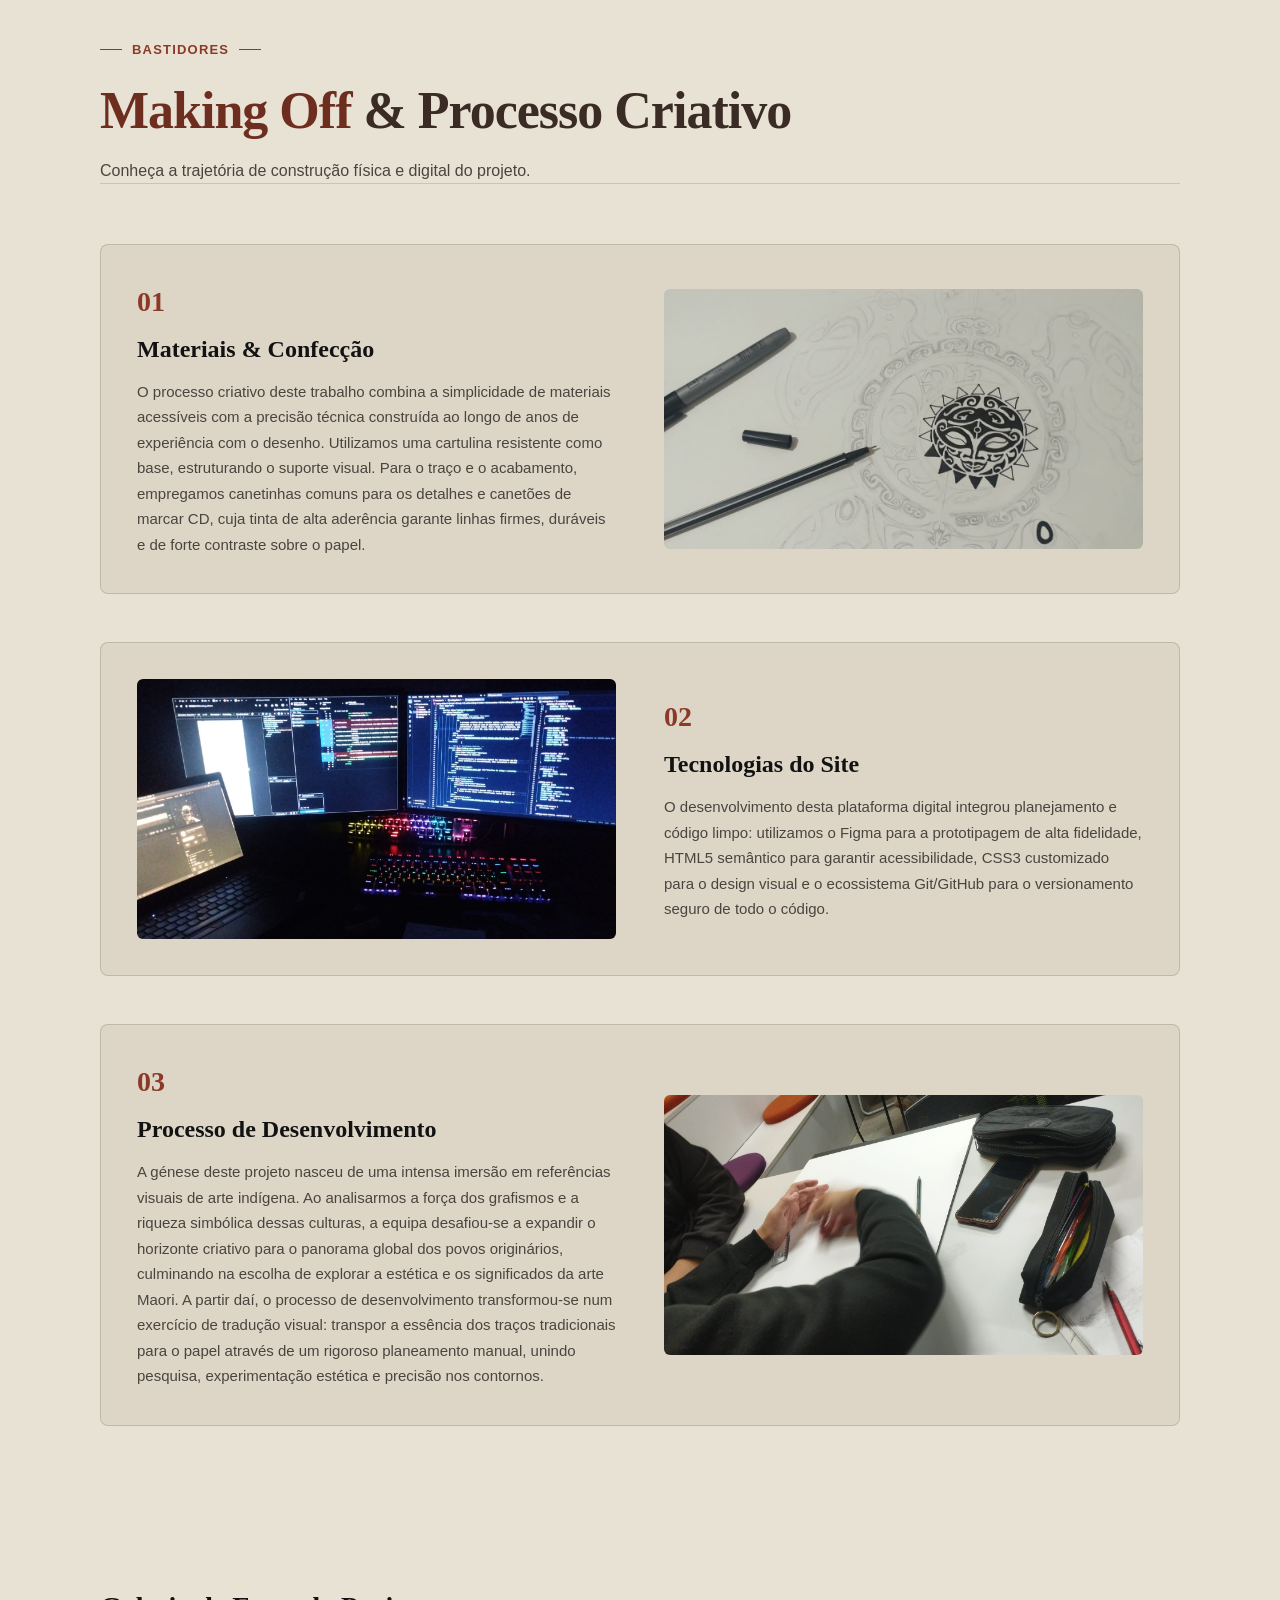
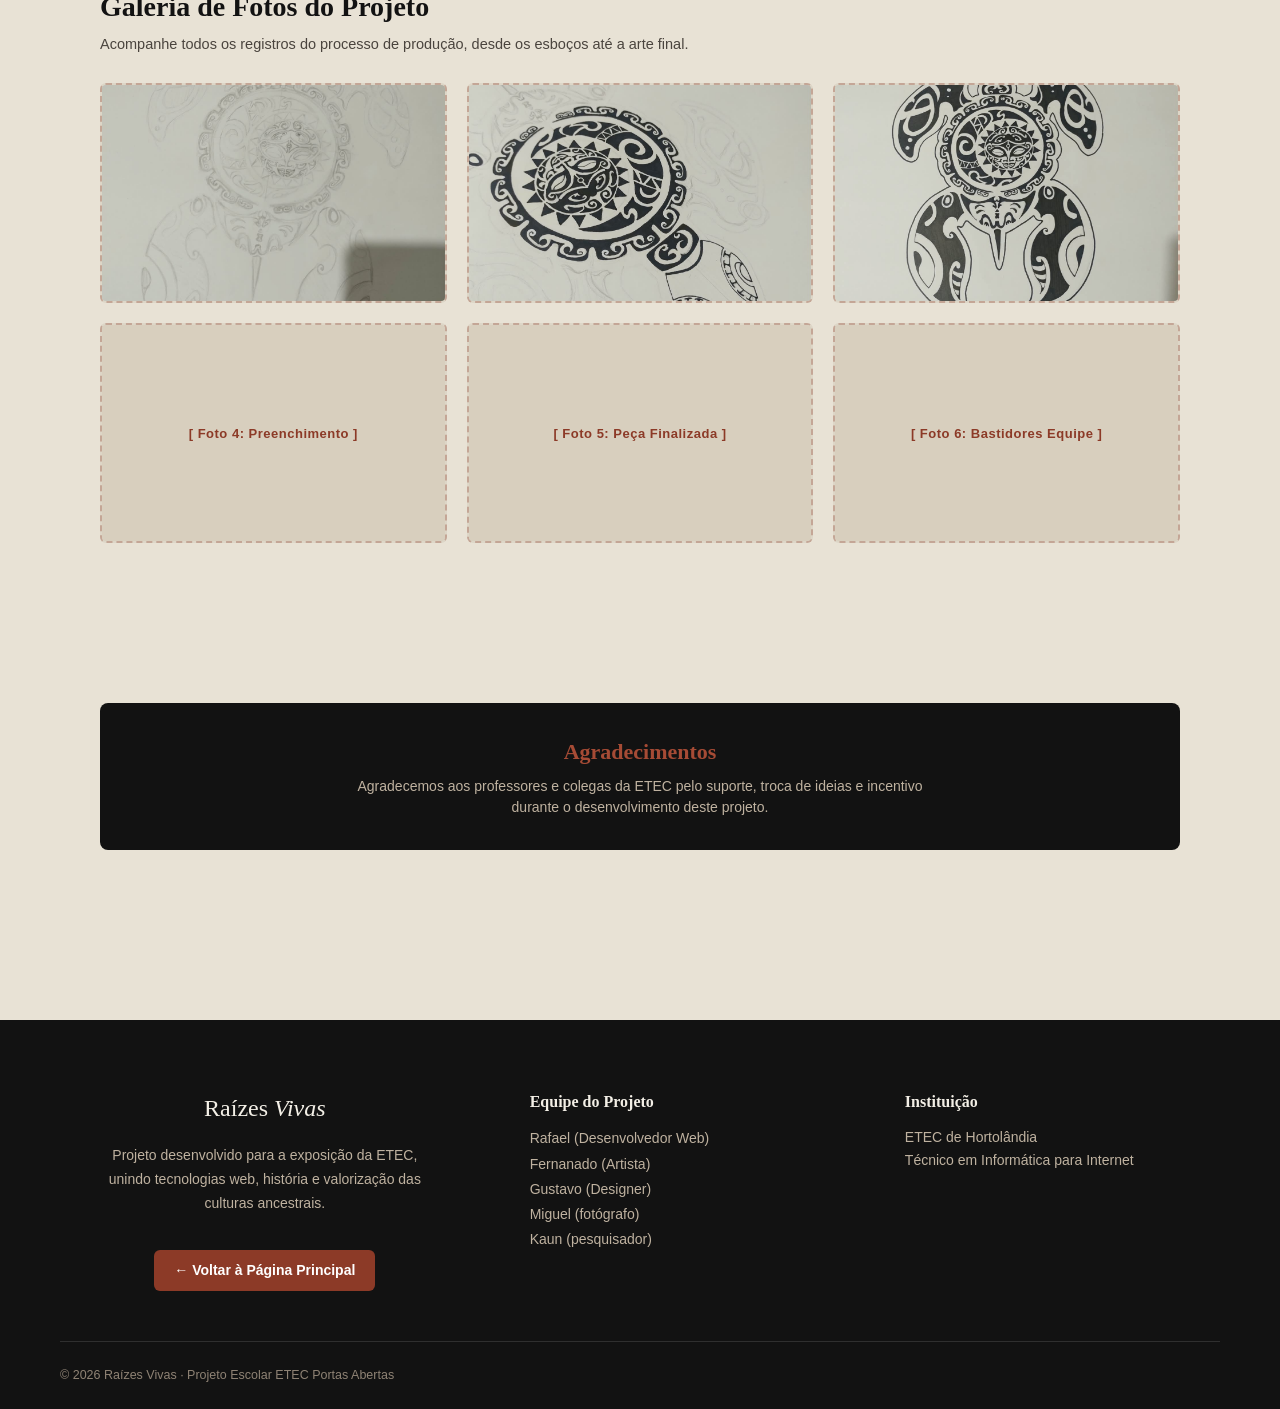
==== commit 6b3afc37: "Update making-off.html" ====
--- a/making-off.html
+++ b/making-off.html
@@ -150,7 +150,7 @@
         <div>
             <h4 style="color: #f3efe6; font-family: var(--serif); margin-bottom: 12px; font-size: 16px;">Equipe do Projeto</h4>
             <ul style="list-style: none; color: #bfb2a0; font-size: 14px; line-height: 1.8;">
-                <li>Rafael (Desenvolvimento Web)</li>
+                <li>Rafael (Desenvolvedor Web)</li>
                 <li>Fernanado (Artista)</li>
                 <li>Gustavo (Designer)</li>
                 <li>Miguel (fotógrafo)</li>
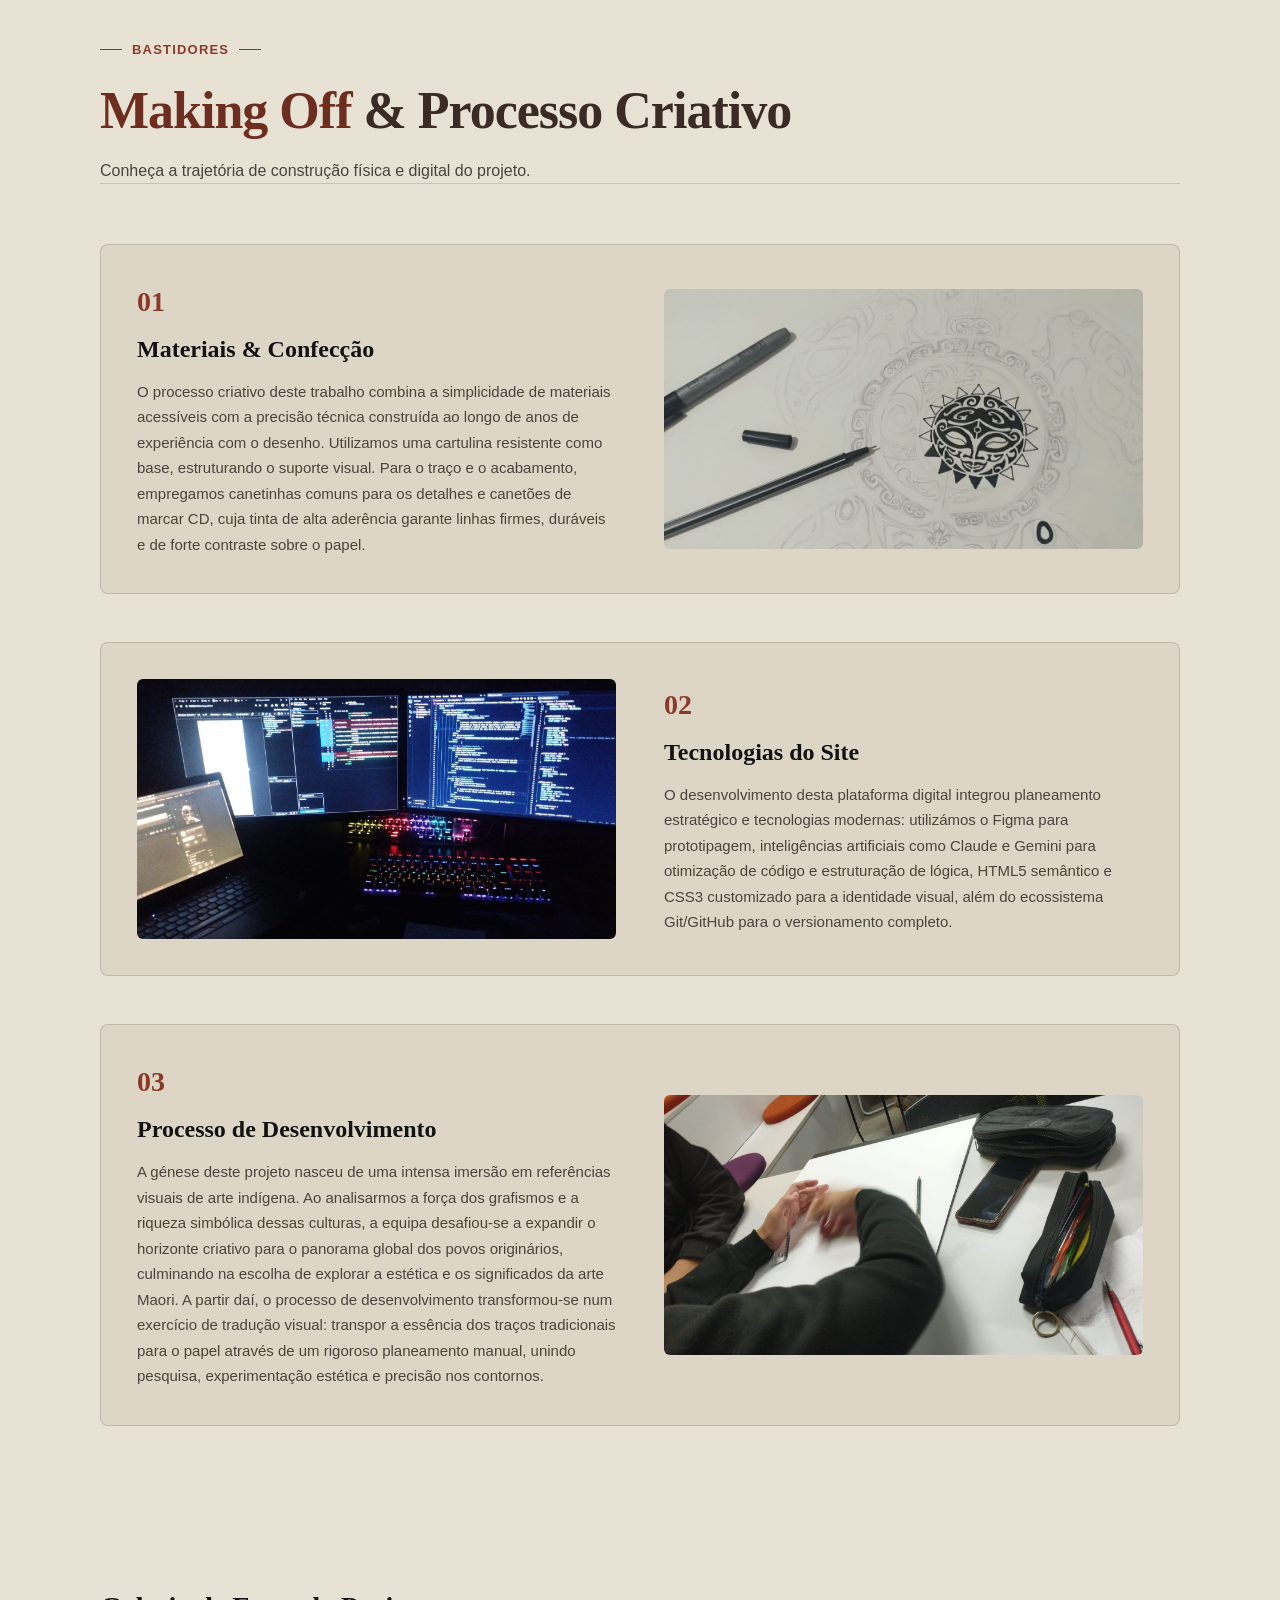
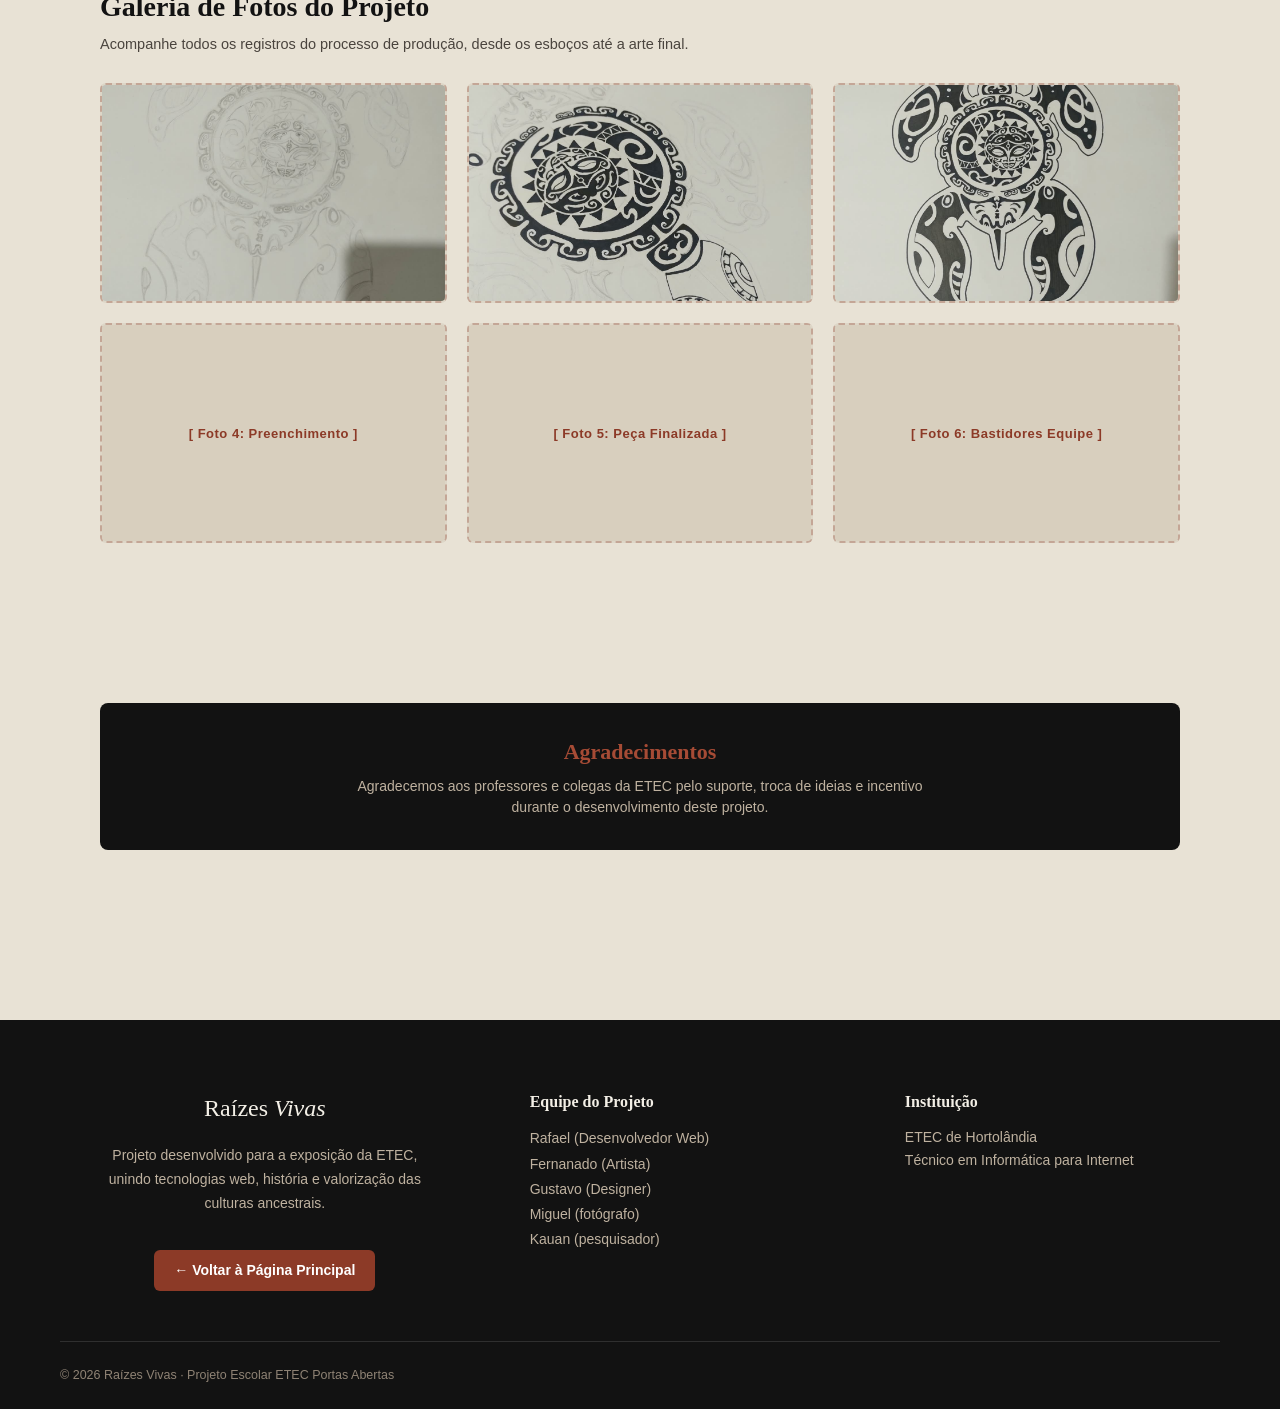
==== commit ab33d228: "responsividade dos simbulos e footer adicionei mais css para que os simbulos das tribos fiquem respo" ====
--- a/making-off.html
+++ b/making-off.html
@@ -42,9 +42,9 @@
                     <span class="step-number">02</span>
                     <h3>Tecnologias do Site</h3>
                     <p>
-                     O desenvolvimento desta plataforma digital integrou planejamento e código limpo: utilizamos o Figma para a prototipagem de alta fidelidade,
-                      HTML5 semântico para garantir acessibilidade, CSS3 customizado para o design visual e o ecossistema Git/GitHub para o versionamento seguro
-                       de todo o código.
+                     <p>O desenvolvimento desta plataforma digital integrou planeamento estratégico e tecnologias modernas: utilizámos o Figma para prototipagem,
+                         inteligências artificiais como Claude e Gemini para otimização de código e estruturação de lógica, HTML5 semântico e CSS3 customizado para
+                          a identidade visual, além do ecossistema Git/GitHub para o versionamento completo.</p>
                     </p>
                 </div>
                 <div class="card-media">
@@ -154,7 +154,7 @@
                 <li>Fernanado (Artista)</li>
                 <li>Gustavo (Designer)</li>
                 <li>Miguel (fotógrafo)</li>
-                <li>Kaun (pesquisador)</li>
+                <li>Kauan (pesquisador)</li>
 
                 <!-- Adiciona os outros integrantes se necessário -->
             </ul>
--- a/style.css
+++ b/style.css
@@ -348,6 +348,9 @@
 }
 
 .gallery-section .card .povo {
+    width: 100%;
+max-width: 100%;
+box-sizing: border-box;
     font-size: 11.5px;
     font-weight: 700;
     letter-spacing: 0.6px;
@@ -507,6 +510,14 @@
     background: var(--cream);
 }
 
+.povos-grid {
+    display: grid;
+    grid-template-columns: repeat(auto-fit, minmax(220px, 1fr));
+    gap: 24px;
+    width: 100%;
+    box-sizing: border-box;
+}   
+
 .povos-eyebrow {
     font-size: 12.5px;
     font-weight: 700;
@@ -785,4 +796,25 @@
         box-shadow: none;
         border-left: 3px solid var(--terracotta);
     }
+
+    .povos-grid {
+        grid-template-columns: 1fr;
+        gap: 16px;
+    }
+
+    /* 6. Footer Mobile */
+    .footer-grid {
+        grid-template-columns: 1fr;
+        gap: 40px;
+        text-align: left;
+    }
+
+    .footer-grid > div:first-child {
+        align-items: flex-start;
+        text-align: left;
+    }
+
+    .footer-desc {
+        text-align: left;
+    }
 }
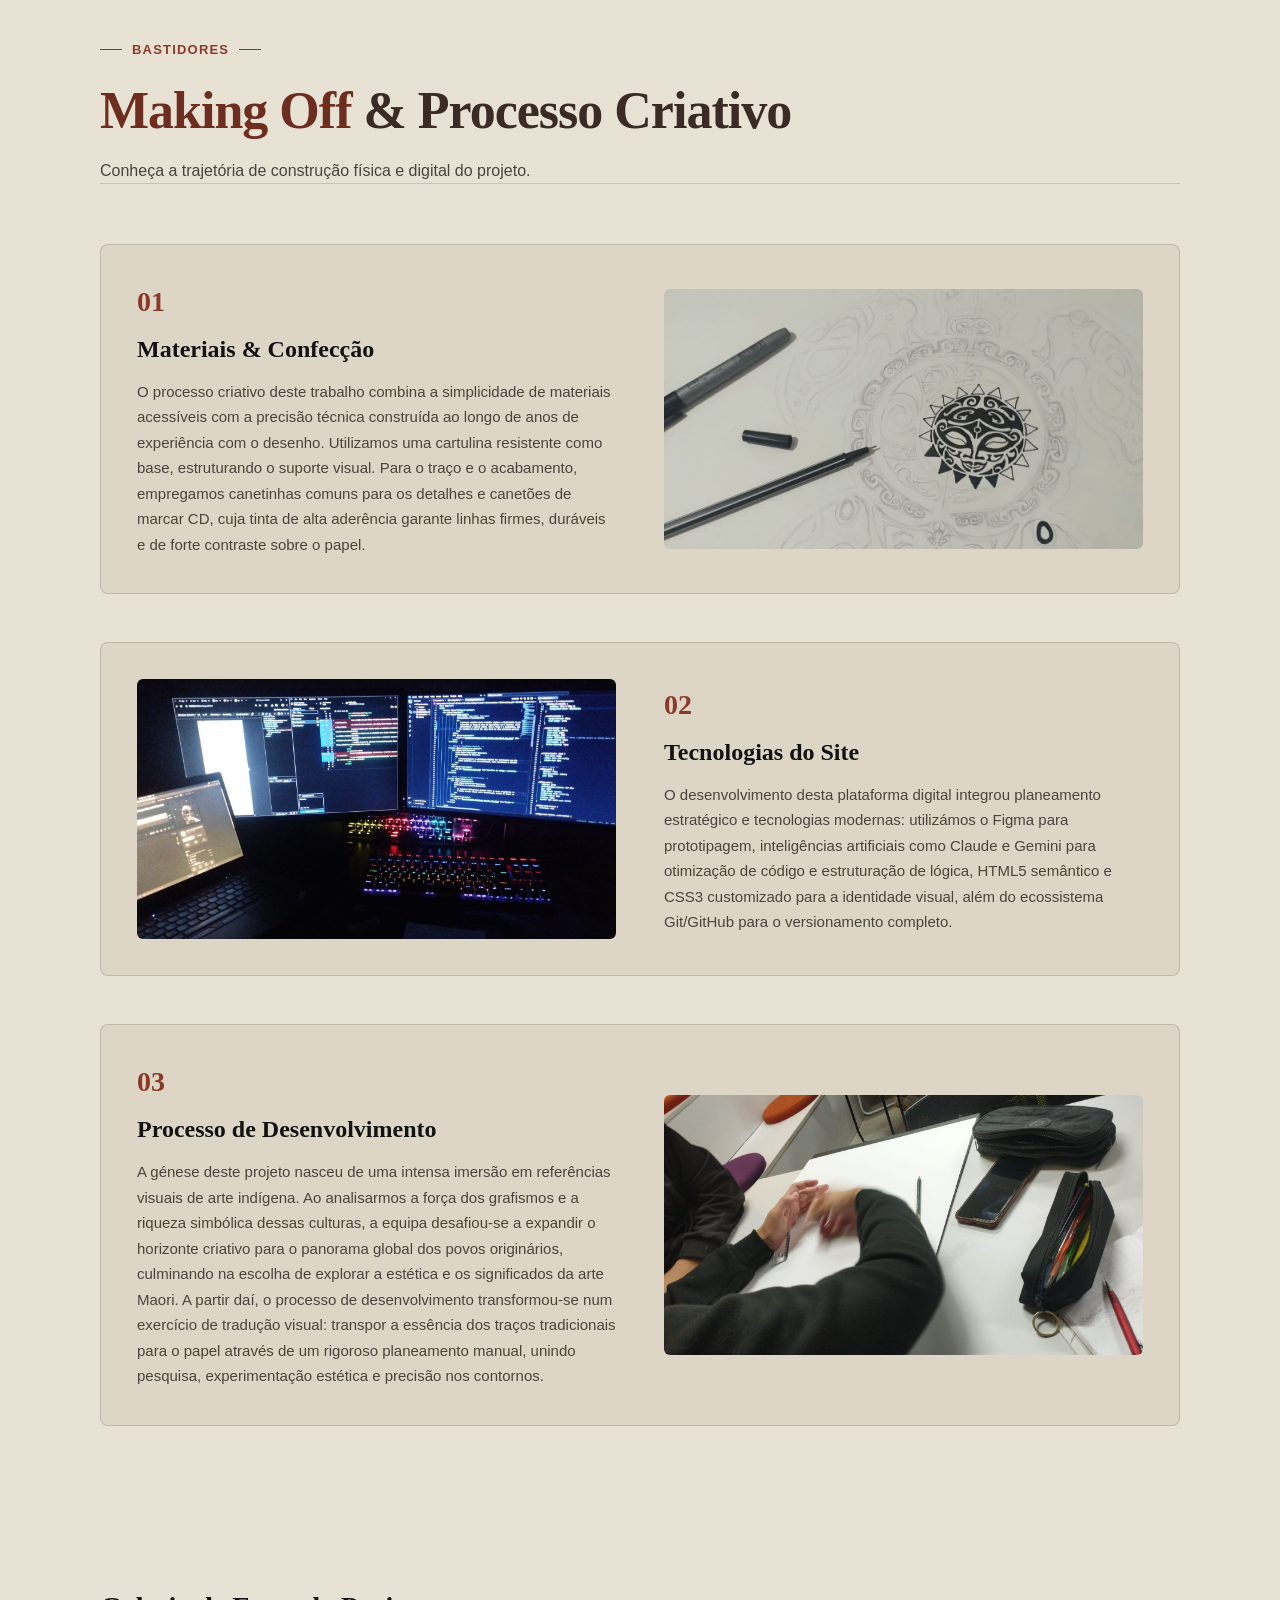
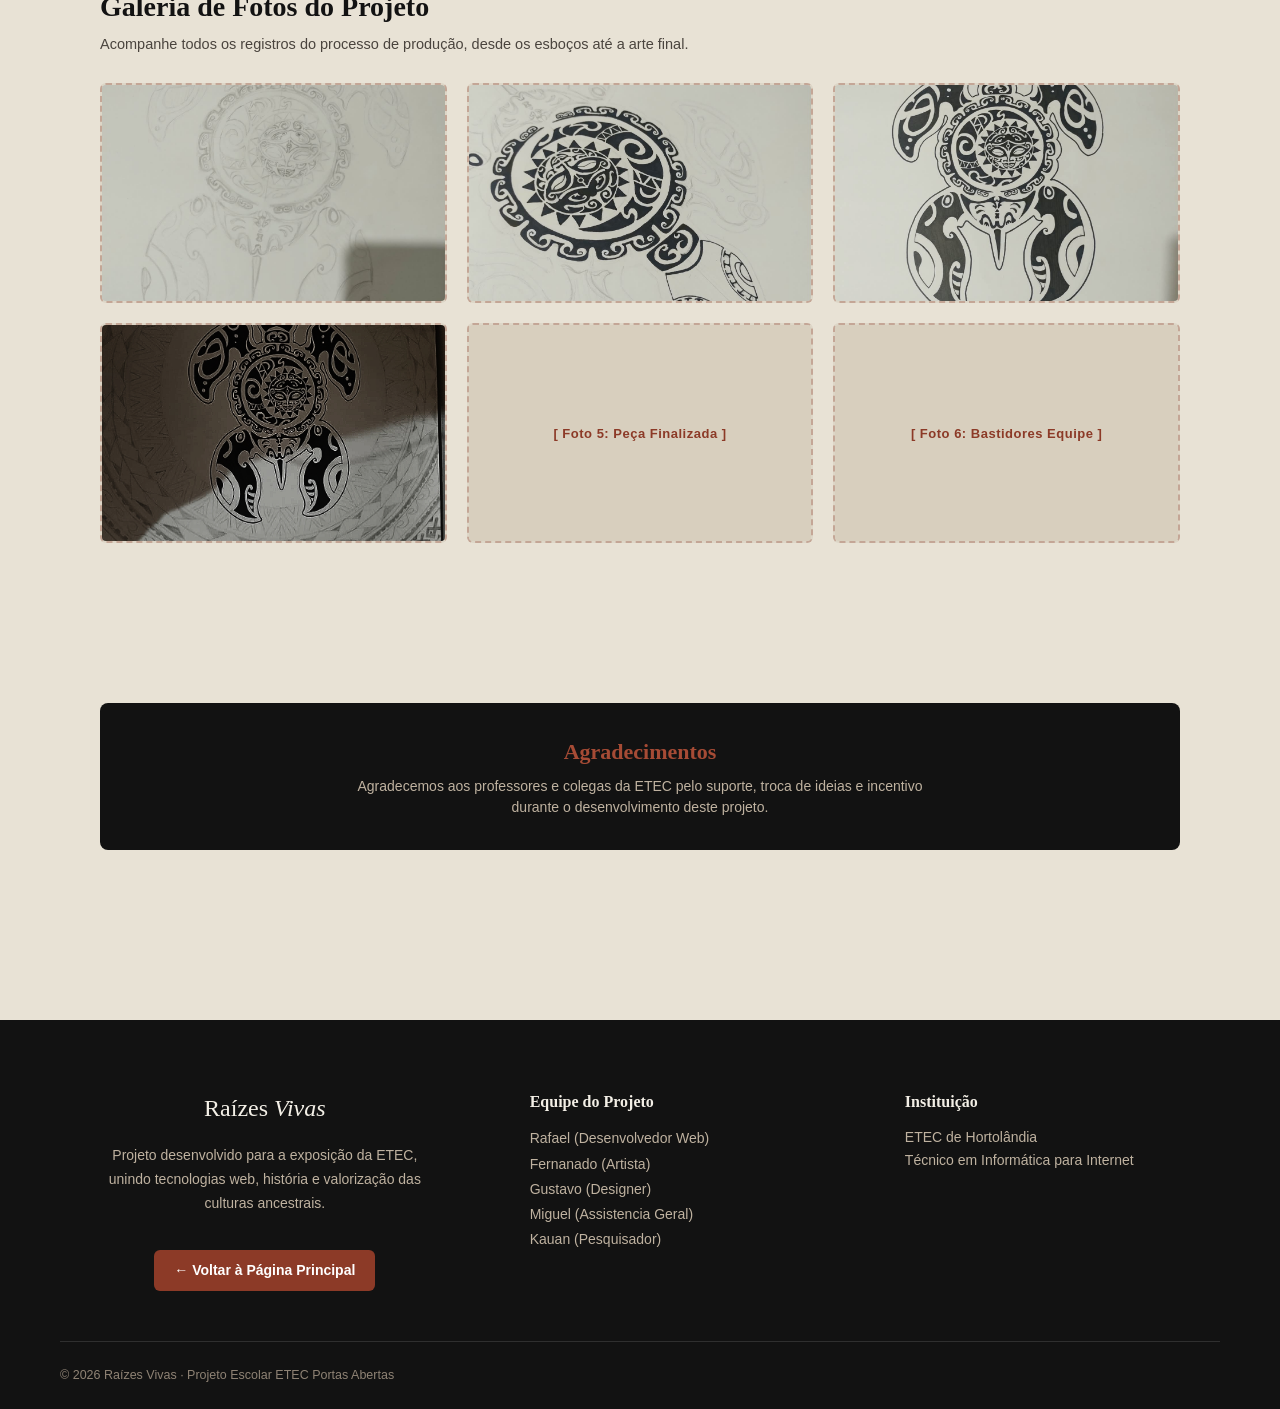
==== commit 8fd0ccbc: "atualização de imagem e tecto adicionei mais uma imagem do trabalho e tmabem mudei a função do migue" ====
--- a/making-off.html
+++ b/making-off.html
@@ -105,7 +105,7 @@
 
                 <!-- Foto 4 -->
                 <div class="photo-placeholder">
-                    <img src="img/making-of-passo-04-preenchimento.jpg" alt="Foto 4 do projeto" onerror="this.style.display='none'; this.nextElementSibling.style.display='flex';">
+                    <img src="imagens/circulos esboço.jpeg" alt="Foto 4 do projeto" onerror="this.style.display='none'; this.nextElementSibling.style.display='flex';">
                     <div class="placeholder-box">
                         <span>[ Foto 4: Preenchimento ]</span>
                     </div>
@@ -153,8 +153,8 @@
                 <li>Rafael (Desenvolvedor Web)</li>
                 <li>Fernanado (Artista)</li>
                 <li>Gustavo (Designer)</li>
-                <li>Miguel (fotógrafo)</li>
-                <li>Kauan (pesquisador)</li>
+                <li>Miguel (Assistencia Geral)</li>
+                <li>Kauan (Pesquisador)</li>
 
                 <!-- Adiciona os outros integrantes se necessário -->
             </ul>
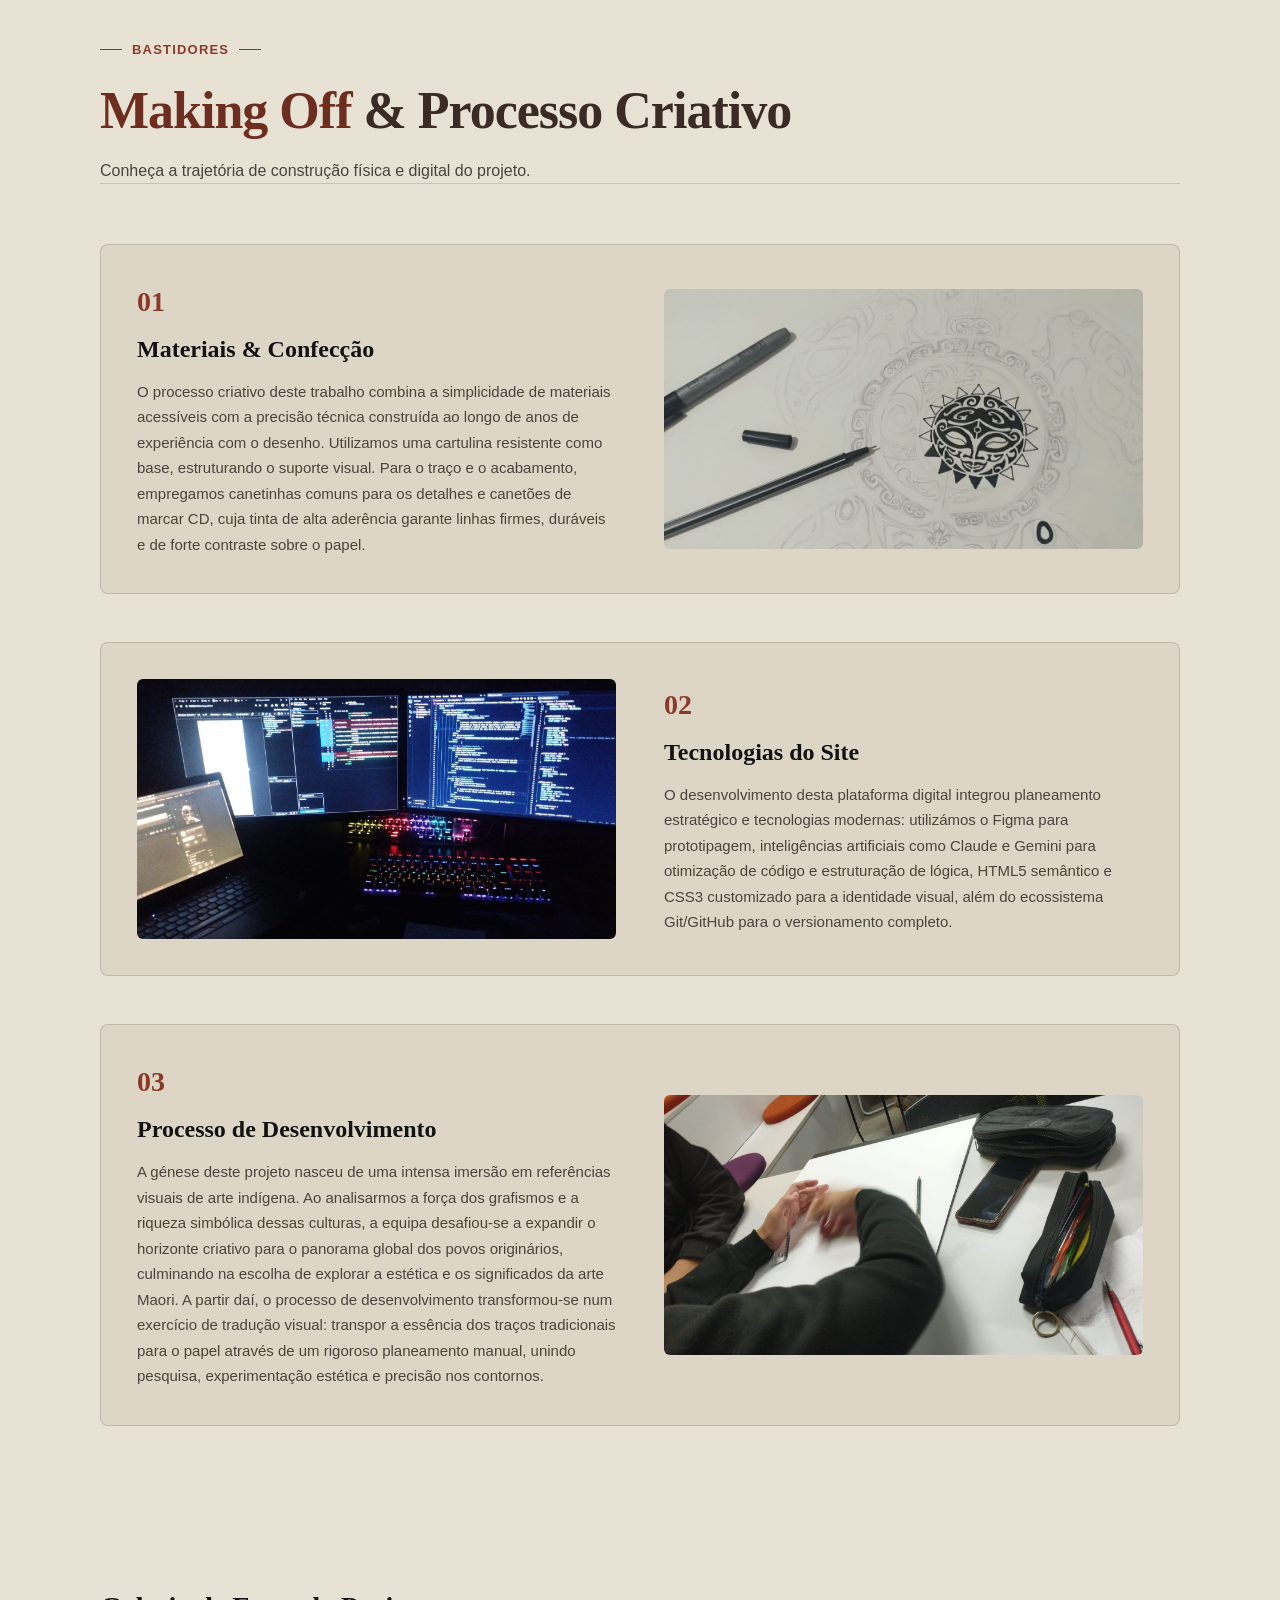
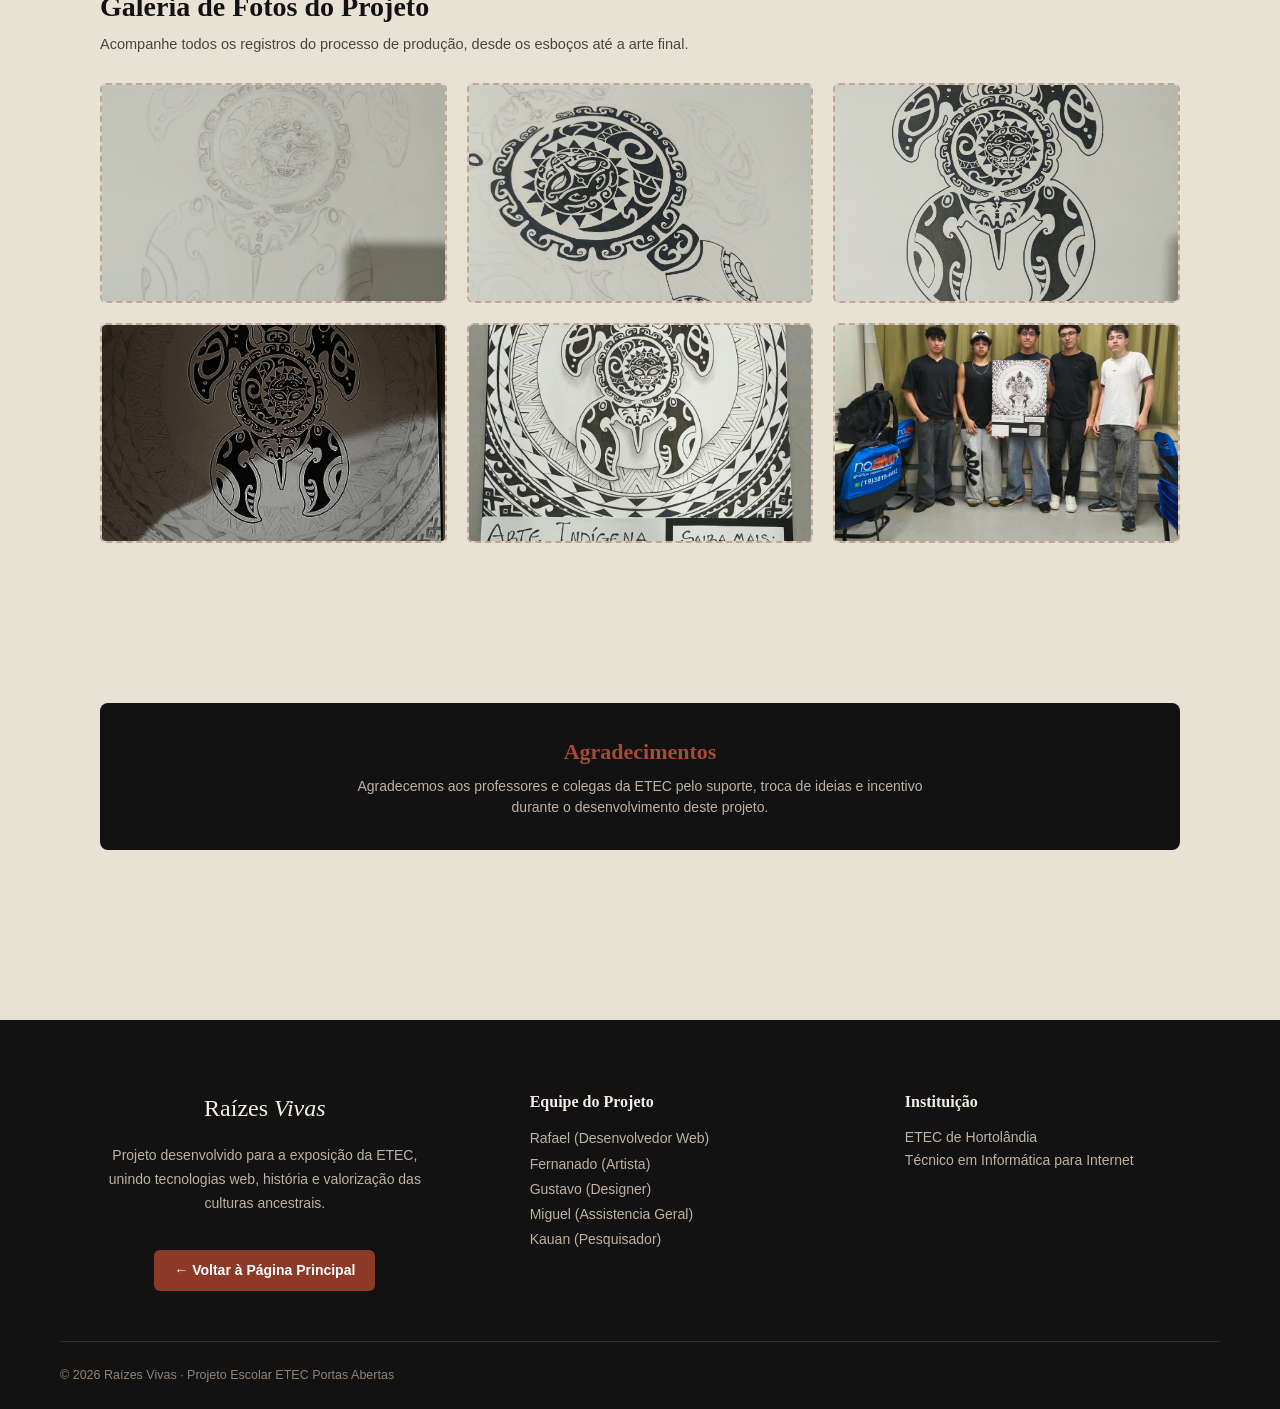
==== commit 1f5d7c5e: "Atualizar imagens do site Adiciona as imagens do projeto e atualiza os caminhos usados na página ini" ====
--- a/making-off.html
+++ b/making-off.html
@@ -113,7 +113,7 @@
 
                 <!-- Foto 5 -->
                 <div class="photo-placeholder">
-                    <img src="img/making-of-passo-05-final.jpg" alt="Foto 5 do projeto" onerror="this.style.display='none'; this.nextElementSibling.style.display='flex';">
+                    <img src="imagens/arte finalizada.jpeg" alt="Foto 5 do projeto" onerror="this.style.display='none'; this.nextElementSibling.style.display='flex';">
                     <div class="placeholder-box">
                         <span>[ Foto 5: Peça Finalizada ]</span>
                     </div>
@@ -121,9 +121,9 @@
 
                 <!-- Foto 6 -->
                 <div class="photo-placeholder">
-                    <img src="img/equipe-estudando-bancada.jpg" alt="Foto 6 do projeto" onerror="this.style.display='none'; this.nextElementSibling.style.display='flex';">
+                    <img src="imagens/imagem da equipe.jpeg" alt="Foto 6 do projeto" onerror="this.style.display='none'; this.nextElementSibling.style.display='flex';">
                     <div class="placeholder-box">
-                        <span>[ Foto 6: Bastidores Equipe ]</span>
+                        <span>[ Foto 6: Equipe do projeto]</span>
                     </div>
                 </div>
             </div>
